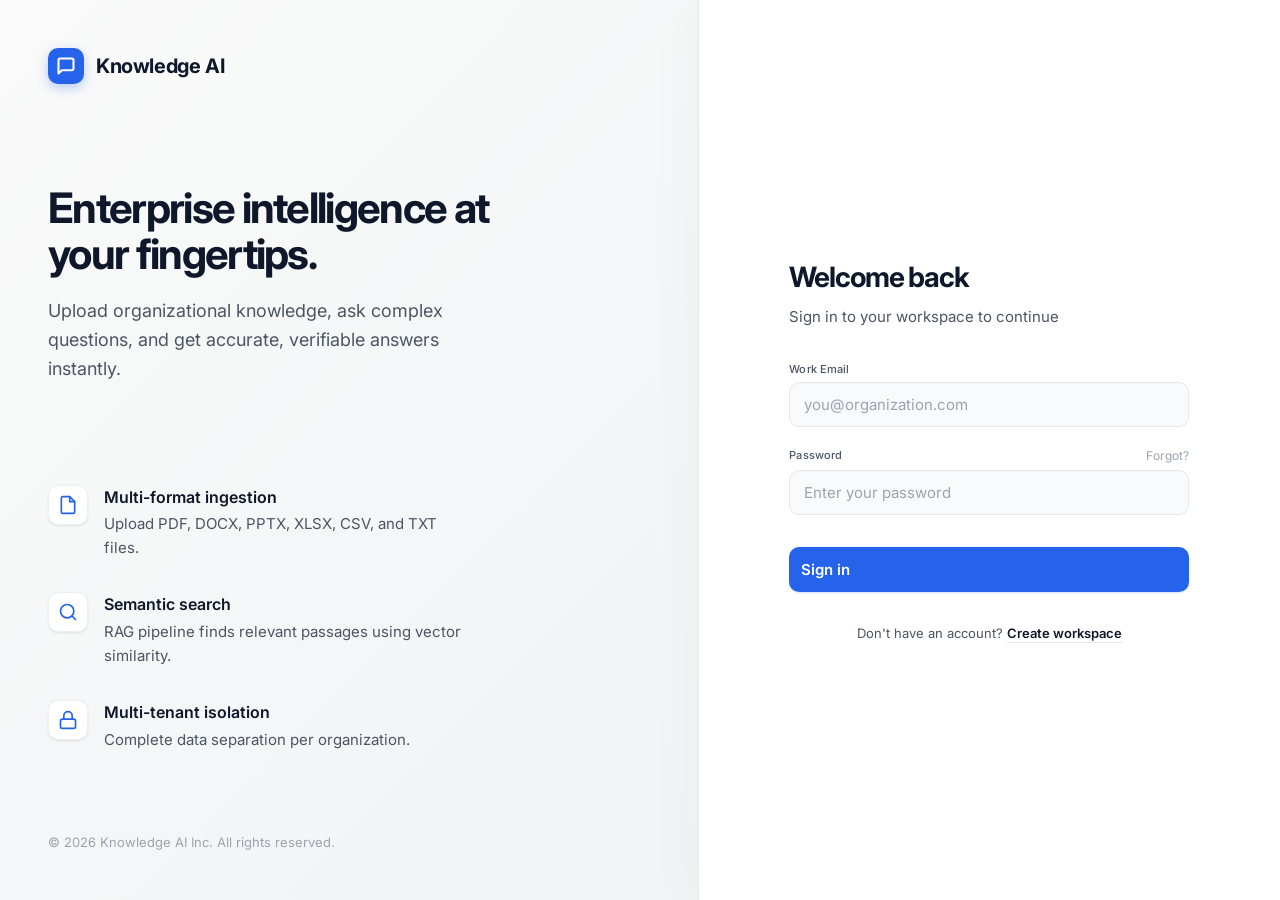
==== Frontend/app.html @ 14147ad2 "Stop click event propagation on uploadBtn to resolve instant closing of upload modal" ====
<!DOCTYPE html>
<html lang="en">
<head>
<meta charset="UTF-8">
<meta name="viewport" content="width=device-width,initial-scale=1">
<meta name="description" content="AI Knowledge Assistant — Dashboard">
<title>Dashboard — AI Knowledge Assistant</title>
<link rel="preconnect" href="https://fonts.googleapis.com">
<link href="https://fonts.googleapis.com/css2?family=Inter:wght@400;500;600;700&family=JetBrains+Mono:wght@400;500&display=swap" rel="stylesheet">
<link rel="stylesheet" href="css/design-system.css">
<link rel="stylesheet" href="css/layout.css">
</head>
<body>

<div class="mobile-sidebar-overlay" id="mobileSidebarOverlay" onclick="toggleMobileSidebar()"></div>

<div class="app-shell">
<!-- ═══ SIDEBAR ═══ -->
<aside class="sidebar" id="sidebar">
  <div class="sidebar-header">
    <div class="sidebar-logo">
      <div class="logo-mark"><svg viewBox="0 0 24 24" fill="none" stroke="currentColor" stroke-width="2.5" stroke-linecap="round" stroke-linejoin="round"><path d="M21 15a2 2 0 0 1-2 2H7l-4 4V5a2 2 0 0 1 2-2h14a2 2 0 0 1 2 2z"/></svg></div>
      <span class="sidebar-label" style="font-size:var(--text-sm);letter-spacing:-.02em">Knowledge AI</span>
    </div>
    <button class="btn-icon btn-ghost hide-mobile" onclick="toggleSidebar()" data-tooltip="Collapse">
      <svg width="16" height="16" viewBox="0 0 24 24" fill="none" stroke="currentColor" stroke-width="2" stroke-linecap="round" stroke-linejoin="round"><rect x="3" y="3" width="18" height="18" rx="2"/><line x1="9" y1="3" x2="9" y2="21"/></svg>
    </button>
  </div>

  <nav class="sidebar-nav">
    <div class="nav-section">
      <div class="nav-section-title">Main</div>
      <div class="nav-item active" data-page="chat" onclick="navigate('chat')">
        <svg viewBox="0 0 24 24" fill="none" stroke="currentColor" stroke-width="2" stroke-linecap="round" stroke-linejoin="round"><path d="M21 15a2 2 0 0 1-2 2H7l-4 4V5a2 2 0 0 1 2-2h14a2 2 0 0 1 2 2z"/></svg>
        <span>Ask AI</span>
      </div>
      <div class="nav-item" data-page="documents" onclick="navigate('documents')">
        <svg viewBox="0 0 24 24" fill="none" stroke="currentColor" stroke-width="2" stroke-linecap="round" stroke-linejoin="round"><path d="M14 2H6a2 2 0 0 0-2 2v16a2 2 0 0 0 2 2h12a2 2 0 0 0 2-2V8z"/><polyline points="14 2 14 8 20 8"/></svg>
        <span>Documents</span>
      </div>
      <div class="nav-item" data-page="analytics" onclick="navigate('analytics')">
        <svg viewBox="0 0 24 24" fill="none" stroke="currentColor" stroke-width="2" stroke-linecap="round" stroke-linejoin="round"><path d="M12 20V10"/><path d="M18 20V4"/><path d="M6 20v-4"/></svg>
        <span>Analytics</span>
      </div>
    </div>
    <div class="nav-section">
      <div class="nav-section-title">Workspace</div>
      <div class="nav-item" data-page="history" onclick="navigate('history')">
        <svg viewBox="0 0 24 24" fill="none" stroke="currentColor" stroke-width="2" stroke-linecap="round" stroke-linejoin="round"><circle cx="12" cy="12" r="10"/><polyline points="12 6 12 12 16 14"/></svg>
        <span>Query History</span>
      </div>
      <div class="nav-item" data-page="org" onclick="navigate('org')">
        <svg viewBox="0 0 24 24" fill="none" stroke="currentColor" stroke-width="2" stroke-linecap="round" stroke-linejoin="round"><rect x="2" y="7" width="20" height="14" rx="2" ry="2"/><path d="M16 21V5a2 2 0 0 0-2-2h-4a2 2 0 0 0-2 2v16"/></svg>
        <span>Organization</span>
      </div>
      <div class="nav-item" data-page="team" onclick="navigate('team')">
        <svg viewBox="0 0 24 24" fill="none" stroke="currentColor" stroke-width="2" stroke-linecap="round" stroke-linejoin="round"><path d="M17 21v-2a4 4 0 0 0-4-4H5a4 4 0 0 0-4 4v2"/><circle cx="9" cy="7" r="4"/><path d="M23 21v-2a4 4 0 0 0-3-3.87"/><path d="M16 3.13a4 4 0 0 1 0 7.75"/></svg>
        <span>Team Members</span>
      </div>
      <div class="nav-item" data-page="admin" onclick="navigate('admin')">
        <svg viewBox="0 0 24 24" fill="none" stroke="currentColor" stroke-width="2" stroke-linecap="round" stroke-linejoin="round"><circle cx="12" cy="12" r="3"/><path d="M19.4 15a1.65 1.65 0 0 0 .33 1.82l.06.06a2 2 0 0 1 0 2.83 2 2 0 0 1-2.83 0l-.06-.06a1.65 1.65 0 0 0-1.82-.33 1.65 1.65 0 0 0-1 1.51V21a2 2 0 0 1-2 2 2 2 0 0 1-2-2v-.09A1.65 1.65 0 0 0 9 19.4a1.65 1.65 0 0 0-1.82.33l-.06.06a2 2 0 0 1-2.83 0 2 2 0 0 1 0-2.83l.06-.06A1.65 1.65 0 0 0 4.68 15a1.65 1.65 0 0 0-1.51-1H3a2 2 0 0 1-2-2 2 2 0 0 1 2-2h.09A1.65 1.65 0 0 0 4.6 9a1.65 1.65 0 0 0-.33-1.82l-.06-.06a2 2 0 0 1 0-2.83 2 2 0 0 1 2.83 0l.06.06A1.65 1.65 0 0 0 9 4.68a1.65 1.65 0 0 0 1-1.51V3a2 2 0 0 1-2-2 2 2 0 0 1 2 2v.09a1.65 1.65 0 0 0 1 1.51 1.65 1.65 0 0 0 1.82-.33l.06-.06a2 2 0 0 1 2.83 0 2 2 0 0 1 0 2.83l-.06.06a1.65 1.65 0 0 0-.33 1.82V9a1.65 1.65 0 0 0 1.51 1H21a2 2 0 0 1 2 2 2 2 0 0 1-2 2h-.09a1.65 1.65 0 0 0-1.51 1z"/></svg>
        <span>Settings</span>
      </div>
    </div>
  </nav>

  <div class="sidebar-footer">
    <div class="sidebar-user" id="sidebarUser">
      <div class="avatar" id="userAvatar">U</div>
      <div class="user-info">
        <div class="user-name" id="userName">User</div>
        <div class="user-org" id="userOrg">Organization</div>
      </div>
    </div>
    <button class="btn btn-ghost btn-sm w-full sidebar-label" style="justify-content:flex-start;gap:8px;color:var(--text-secondary)" onclick="API.logout()">
      <svg width="14" height="14" viewBox="0 0 24 24" fill="none" stroke="currentColor" stroke-width="2" stroke-linecap="round" stroke-linejoin="round"><path d="M9 21H5a2 2 0 0 1-2-2V5a2 2 0 0 1 2-2h4"/><polyline points="16 17 21 12 16 7"/><line x1="21" y1="12" x2="9" y2="12"/></svg>
      Sign out
    </button>
  </div>
</aside>

<!-- ═══ MAIN ═══ -->
<div class="main-content">
  <!-- Topbar -->
  <header class="topbar">
    <div class="topbar-left">
      <button class="btn-icon btn-ghost" style="display:none" id="mobileMenuBtn" onclick="toggleMobileSidebar()">
        <svg width="18" height="18" viewBox="0 0 24 24" fill="none" stroke="currentColor" stroke-width="2" stroke-linecap="round" stroke-linejoin="round"><line x1="3" y1="12" x2="21" y2="12"/><line x1="3" y1="6" x2="21" y2="6"/><line x1="3" y1="18" x2="21" y2="18"/></svg>
      </button>
      <div class="topbar-breadcrumb">
        <span>Workspace</span>
        <span class="sep">/</span>
        <span class="current" id="breadcrumbPage">Ask AI</span>
      </div>
    </div>
    <div class="topbar-right">
      <div class="topbar-search" onclick="openCommandPalette()">
        <svg width="14" height="14" viewBox="0 0 24 24" fill="none" stroke="currentColor" stroke-width="2" stroke-linecap="round" stroke-linejoin="round"><circle cx="11" cy="11" r="8"/><line x1="21" y1="21" x2="16.65" y2="16.65"/></svg>
        <span>Search…</span>
        <kbd>⌘K</kbd>
      </div>
      <button class="btn-icon btn-ghost" data-tooltip="Notifications">
        <svg width="16" height="16" viewBox="0 0 24 24" fill="none" stroke="currentColor" stroke-width="2" stroke-linecap="round" stroke-linejoin="round"><path d="M18 8A6 6 0 0 0 6 8c0 7-3 9-3 9h18s-3-2-3-9"/><path d="M13.73 21a2 2 0 0 1-3.46 0"/></svg>
      </button>
    </div>
  </header>

  <!-- PAGE: Chat -->
  <div class="page" id="page-chat">
    <div class="chat-layout">
      <aside class="chat-sidebar" id="chatSidebar">
        <div class="chat-sidebar-header">
          <span class="fw-medium t-sm">Conversations</span>
          <button class="btn btn-ghost btn-sm" onclick="startNewChat()" data-tooltip="New chat">
            <svg width="14" height="14" viewBox="0 0 24 24" fill="none" stroke="currentColor" stroke-width="2" stroke-linecap="round" stroke-linejoin="round"><line x1="12" y1="5" x2="12" y2="19"/><line x1="5" y1="12" x2="19" y2="12"/></svg>
          </button>
        </div>
        <div class="chat-list" id="chatList"></div>
      </aside>
      <div class="chat-main">
        <div class="chat-main-header" style="height:48px; border-bottom:1px solid var(--border-primary); display:flex; align-items:center; padding:0 20px; background:#fff; z-index:10;">
          <button class="btn btn-ghost btn-sm" onclick="toggleChatSidebar()" style="padding:6px; display:flex; align-items:center; justify-content:center; color:var(--text-secondary); cursor:pointer;" data-tooltip="Toggle Sidebar">
            <svg width="18" height="18" viewBox="0 0 24 24" fill="none" stroke="currentColor" stroke-width="2" stroke-linecap="round" stroke-linejoin="round"><rect x="3" y="3" width="18" height="18" rx="2" ry="2"/><line x1="9" y1="3" x2="9" y2="21"/></svg>
          </button>
        </div>
        <div class="chat-messages" id="chatMessages">
          <div class="empty-state" id="chatEmpty">
            <svg viewBox="0 0 24 24" fill="none" stroke="currentColor" stroke-width="1.5" stroke-linecap="round" stroke-linejoin="round"><path d="M21 15a2 2 0 0 1-2 2H7l-4 4V5a2 2 0 0 1 2-2h14a2 2 0 0 1 2 2z"/></svg>
            <h3>Ask anything about your documents</h3>
            <p>Your AI assistant uses RAG to find answers from uploaded organizational knowledge.</p>
            <div style="display:flex;flex-wrap:wrap;gap:8px;margin-top:20px;justify-content:center">
              <button class="btn btn-secondary btn-sm" onclick="setQuestion('What is the fee structure?')">Fee structure</button>
              <button class="btn btn-secondary btn-sm" onclick="setQuestion('What are the hostel rules?')">Hostel rules</button>
              <button class="btn btn-secondary btn-sm" onclick="setQuestion('How do I apply for a scholarship?')">Scholarships</button>
            </div>
          </div>
        </div>
        <div class="chat-input-bar">
          <div class="chat-input-wrap">
            <textarea id="chatInput" rows="1" placeholder="Ask a question about your documents…" onkeydown="handleChatKey(event)" oninput="autoResize(this)"></textarea>
            <button class="chat-send-btn" id="chatSendBtn" onclick="sendQuestion()" disabled>
              <svg width="16" height="16" viewBox="0 0 24 24" fill="none" stroke="currentColor" stroke-width="2" stroke-linecap="round" stroke-linejoin="round"><line x1="22" y1="2" x2="11" y2="13"/><polygon points="22 2 15 22 11 13 2 9 22 2"/></svg>
            </button>
          </div>
        </div>
      </div>
    </div>
  </div>

  <!-- PAGE: Documents -->
  <div class="page hidden" id="page-documents">
    <div class="page-content">
      <div class="page-header">
        <div>
          <h1 class="page-title">Documents</h1>
          <p class="page-desc">Upload, manage, and monitor your organization's knowledge base.</p>
        </div>
        <button class="btn btn-primary" id="headerUploadBtn" onclick="openUploadModal()" style="display:none">
          <svg width="14" height="14" viewBox="0 0 24 24" fill="none" stroke="currentColor" stroke-width="2" stroke-linecap="round" stroke-linejoin="round"><path d="M21 15v4a2 2 0 0 1-2 2H5a2 2 0 0 1-2-2v-4"/><polyline points="17 8 12 3 7 8"/><line x1="12" y1="3" x2="12" y2="15"/></svg>
          Upload
        </button>
      </div>
      <div id="docTable"></div>
      <div class="empty-state hidden" id="docEmpty">
        <svg viewBox="0 0 24 24" fill="none" stroke="currentColor" stroke-width="1.5" stroke-linecap="round" stroke-linejoin="round"><path d="M14 2H6a2 2 0 0 0-2 2v16a2 2 0 0 0 2 2h12a2 2 0 0 0 2-2V8z"/><polyline points="14 2 14 8 20 8"/></svg>
        <h3>No documents yet</h3>
        <p>Upload your first document to start building your knowledge base.</p>
        <button class="btn btn-primary" style="margin-top:16px" onclick="openUploadModal()">Upload document</button>
      </div>
    </div>
  </div>

  <!-- PAGE: Analytics -->
  <div class="page hidden" id="page-analytics">
    <div class="page-content">
      <div class="page-header">
        <div>
          <h1 class="page-title">Analytics</h1>
          <p class="page-desc">Query trends, classification breakdown, and performance metrics.</p>
        </div>
      </div>
      <div class="stats-grid" id="analyticsStats"></div>
      <div style="display:grid;grid-template-columns:1fr 1fr;gap:16px;margin-top:20px" id="chartsGrid">
        <div class="chart-card"><div class="chart-header"><h3>Category Distribution</h3></div><div class="chart-body"><canvas id="catChart"></canvas></div></div>
        <div class="chart-card"><div class="chart-header"><h3>Recent Query Activity</h3></div><div class="chart-body"><canvas id="activityChart"></canvas></div></div>
      </div>
    </div>
  </div>

  <!-- PAGE: History -->
  <div class="page hidden" id="page-history">
    <div class="page-content">
      <div class="page-header">
        <div>
          <h1 class="page-title">Query History</h1>
          <p class="page-desc">Browse all past queries and their responses.</p>
        </div>
      </div>
      <div id="historyTable"></div>
    </div>
  </div>

  <!-- PAGE: Org -->
  <div class="page hidden" id="page-org">
    <div class="page-content" style="display:flex;flex-direction:column;gap:24px;">
      <div class="page-header">
        <div>
          <h1 class="page-title">Organization</h1>
          <p class="page-desc">Workspace settings and metadata details.</p>
        </div>
      </div>
      
      <div style="display:flex;flex-direction:column;gap:24px;max-width:800px;">
        <!-- Workspace Card Details -->
        <div class="card" id="orgCard"></div>
      </div>
    </div>
  </div>

  <!-- PAGE: Team -->
  <div class="page hidden" id="page-team">
    <div class="page-content" style="display:flex;flex-direction:column;gap:24px;">
      <div class="page-header">
        <div>
          <h1 class="page-title">Team Members</h1>
          <p class="page-desc">Manage accounts, access, and permissions for workspace users.</p>
        </div>
        <button class="btn btn-primary" id="addMemberBtn" onclick="openAddUserModal()" style="display:none;margin-left:auto;">
          <svg width="14" height="14" viewBox="0 0 24 24" fill="none" stroke="currentColor" stroke-width="2" stroke-linecap="round" stroke-linejoin="round"><path d="M16 21v-2a4 4 0 0 0-4-4H5a4 4 0 0 0-4 4v2"/><circle cx="8.5" cy="7" r="4"/><line x1="20" y1="8" x2="20" y2="14"/><line x1="23" y1="11" x2="17" y2="11"/></svg>
          Add Member
        </button>
      </div>
      
      <div style="display:flex;flex-direction:column;gap:24px;max-width:800px;">
        <!-- Team Members Card -->
        <div class="card" id="orgMembersCard" style="box-shadow:0 4px 12px rgba(0,0,0,0.02); padding:0;">
          <div id="orgMembersList">
            <div style="padding:32px;text-align:center"><div class="spinner" style="margin:0 auto"></div></div>
          </div>
        </div>
      </div>
    </div>
  </div>

  <!-- PAGE: Admin/Settings -->
  <div class="page hidden" id="page-admin">
    <div class="page-content">
      <div class="page-header"><div><h1 class="page-title">Settings</h1><p class="page-desc">System health, API configuration, and audit logs.</p></div></div>
      <div class="tabs" id="adminTabs">
        <div class="tab active" data-tab="general" onclick="switchAdminTab('general')">General</div>
        <div class="tab" data-tab="api" onclick="switchAdminTab('api')">API Keys</div>
        <div class="tab" data-tab="health" onclick="switchAdminTab('health')">System Health</div>
        <div class="tab" data-tab="audit" onclick="switchAdminTab('audit')">Audit Log</div>
      </div>
      <div id="adminContent"></div>
    </div>
  </div>
</div><!-- /main-content -->
</div><!-- /app-shell -->

<!-- Upload Modal -->
<div class="modal-overlay hidden" id="uploadModal" onclick="closeUploadModal(event)">
  <div class="modal" onclick="event.stopPropagation()">
    <div class="modal-header">
      <h2 class="t-md fw-semibold">Upload document</h2>
      <button class="btn-icon btn-ghost" onclick="closeUploadModal()">
        <svg width="16" height="16" viewBox="0 0 24 24" fill="none" stroke="currentColor" stroke-width="2" stroke-linecap="round" stroke-linejoin="round"><line x1="18" y1="6" x2="6" y2="18"/><line x1="6" y1="6" x2="18" y2="18"/></svg>
      </button>
    </div>
    <div class="modal-body">
      <div id="uploadModalForm">
        <div class="upload-zone" id="uploadZone" onclick="document.getElementById('fileInput').click()" ondragover="handleDragOver(event)" ondragleave="handleDragLeave(event)" ondrop="handleDrop(event)">
          <svg class="upload-icon" viewBox="0 0 24 24" fill="none" stroke="currentColor" stroke-width="1.5" stroke-linecap="round" stroke-linejoin="round"><path d="M21 15v4a2 2 0 0 1-2 2H5a2 2 0 0 1-2-2v-4"/><polyline points="17 8 12 3 7 8"/><line x1="12" y1="3" x2="12" y2="15"/></svg>
          <div class="upload-text">Drop file here or <span style="color:var(--accent);font-weight:500">browse</span></div>
          <div class="upload-hint">PDF, DOCX, PPTX, XLSX, CSV, TXT — max 25 MB</div>
        </div>
        <input type="file" id="fileInput" style="display:none" accept=".pdf,.docx,.pptx,.xlsx,.csv,.txt" onchange="handleFileSelect(this)">
        <div class="input-group" style="margin-top:16px">
          <label for="uploadTitle">Title (optional)</label>
          <input type="text" id="uploadTitle" class="input" placeholder="Document title">
        </div>
        <div class="input-group" style="margin-top:12px">
          <label for="uploadTags">Tags (optional, comma-separated)</label>
          <input type="text" id="uploadTags" class="input" placeholder="policy, academic, 2024">
        </div>
      </div>
      <div id="uploadProgress" class="upload-progress hidden"></div>
    </div>
    <div class="modal-footer">
      <button class="btn btn-secondary" onclick="closeUploadModal()">Cancel</button>
      <button class="btn btn-primary" id="uploadBtn" onclick="event.stopPropagation(); performUpload(event)" disabled>Upload & process</button>
    </div>
  </div>
</div>

<!-- Delete Confirmation Modal -->
<div class="modal-overlay hidden" id="deleteConfirmModal" onclick="closeDeleteModal(event)">
  <div class="modal" onclick="event.stopPropagation()">
    <div class="modal-header">
      <h2 class="t-md fw-semibold" style="color:var(--error);display:flex;align-items:center;gap:8px">
        <svg width="18" height="18" viewBox="0 0 24 24" fill="none" stroke="currentColor" stroke-width="2" stroke-linecap="round" stroke-linejoin="round"><polyline points="3 6 5 6 21 6"/><path d="M19 6v14a2 2 0 0 1-2 2H7a2 2 0 0 1-2-2V6m3 0V4a2 2 0 0 1 2-2h4a2 2 0 0 1 2 2v2"/></svg>
        Delete Conversation
      </h2>
      <button class="btn-icon btn-ghost btn-sm" onclick="closeDeleteModal()">
        <svg width="14" height="14" viewBox="0 0 24 24" fill="none" stroke="currentColor" stroke-width="2" stroke-linecap="round" stroke-linejoin="round"><line x1="18" y1="6" x2="6" y2="18"/><line x1="6" y1="6" x2="18" y2="18"/></svg>
      </button>
    </div>
    <div class="modal-body">
      <p style="color:var(--text-secondary);font-size:13px;line-height:1.5;">
        Are you sure you want to permanently delete this conversation? This will clear its logs and citations. This action cannot be undone.
      </p>
    </div>
    <div class="modal-footer">
      <button class="btn btn-secondary btn-sm" onclick="closeDeleteModal()">Cancel</button>
      <button class="btn btn-danger btn-sm" id="confirmDeleteBtn" onclick="performDeleteChat()">Delete conversation</button>
    </div>
  </div>
</div>

<!-- Add Team Member Modal -->
<div class="modal-overlay hidden" id="addUserModal" onclick="closeAddUserModal(event)">
  <div class="modal" onclick="event.stopPropagation()">
    <div class="modal-header">
      <h2 class="t-md fw-semibold" style="display:flex;align-items:center;gap:8px">
        <svg width="18" height="18" viewBox="0 0 24 24" fill="none" stroke="currentColor" stroke-width="2" stroke-linecap="round" stroke-linejoin="round"><path d="M16 21v-2a4 4 0 0 0-4-4H5a4 4 0 0 0-4 4v2"/><circle cx="8.5" cy="7" r="4"/><line x1="20" y1="8" x2="20" y2="14"/><line x1="23" y1="11" x2="17" y2="11"/></svg>
        Add Team Member
      </h2>
      <button class="btn-icon btn-ghost btn-sm" onclick="closeAddUserModal()">
        <svg width="14" height="14" viewBox="0 0 24 24" fill="none" stroke="currentColor" stroke-width="2" stroke-linecap="round" stroke-linejoin="round"><line x1="18" y1="6" x2="6" y2="18"/><line x1="6" y1="6" x2="18" y2="18"/></svg>
      </button>
    </div>
    <form onsubmit="handleAddUserSubmit(event)">
      <div class="modal-body" style="display:flex;flex-direction:column;gap:16px;">
        <div class="input-group">
          <label for="newUserName" style="font-size:12px;font-weight:500;color:var(--text-secondary)">Full Name</label>
          <input type="text" id="newUserName" class="input" placeholder="Jane Smith" required>
        </div>
        <div class="input-group">
          <label for="newUserEmail" style="font-size:12px;font-weight:500;color:var(--text-secondary)">Work Email</label>
          <input type="email" id="newUserEmail" class="input" placeholder="jane@organization.com" required>
        </div>
        <div class="input-group">
          <label for="newUserPassword" style="font-size:12px;font-weight:500;color:var(--text-secondary)">Temporary Password</label>
          <input type="password" id="newUserPassword" class="input" placeholder="Create a temporary password" required minlength="6">
        </div>
        <div style="display:flex;align-items:center;gap:8px;margin-top:4px;">
          <input type="checkbox" id="newUserAdmin" style="width:15px;height:15px;cursor:pointer;">
          <label for="newUserAdmin" style="cursor:pointer;font-size:12px;font-weight:500;color:var(--text-secondary);user-select:none;">Grant workspace administrator access</label>
        </div>
        <div id="addUserError" class="hidden" style="color:var(--error);font-size:var(--text-sm);text-align:center;background:var(--error-muted);padding:8px;border-radius:var(--radius-md)"></div>
      </div>
      <div class="modal-footer">
        <button type="button" class="btn btn-secondary btn-sm" onclick="closeAddUserModal()">Cancel</button>
        <button type="submit" class="btn btn-primary btn-sm" id="addUserBtn">Create Account</button>
      </div>
    </form>
  </div>
</div>

<!-- Command Palette -->
<div class="cmd-overlay hidden" id="cmdPalette" onclick="closeCommandPalette()">
  <div class="cmd-box" onclick="event.stopPropagation()">
    <input class="cmd-input" id="cmdInput" placeholder="Search commands, documents, queries…" oninput="filterCommands(this.value)">
    <div class="cmd-list" id="cmdList"></div>
  </div>
</div>

<div class="toast-container" id="toastContainer"></div>

<script src="js/api.js"></script>
<script src="js/core.js"></script>
<script src="js/chat.js"></script>
<script src="js/documents.js"></script>
<script src="js/pages.js"></script>
</body>
</html>
---- Frontend/css/design-system.css ----
/* ═══════════════════════════════════════════════════════════════
   DESIGN SYSTEM — Tokens, Reset, Typography, Components
   AI Knowledge Assistant — Light Theme
   ═══════════════════════════════════════════════════════════════ */

/* ── Google Fonts Import ────────────────────────────────────── */
@import url('https://fonts.googleapis.com/css2?family=Inter:wght@300;400;500;600;700&family=JetBrains+Mono:wght@400;500&display=swap');

/* ── Design Tokens ──────────────────────────────────────────── */
:root {
  /* Spacing */
  --sp-1:  4px;
  --sp-2:  8px;
  --sp-3:  12px;
  --sp-4:  16px;
  --sp-5:  20px;
  --sp-6:  24px;
  --sp-8:  32px;
  --sp-10: 40px;
  --sp-12: 48px;
  --sp-16: 64px;

  /* Colors — Neutrals */
  --bg-primary:    #ffffff;
  --bg-secondary:  #f8f9fa;
  --bg-tertiary:   #f1f3f4;
  --bg-hover:      #f3f4f6;
  --bg-elevated:   #ffffff;
  --bg-sidebar:    #fafafa;
  --bg-code:       #f4f5f7;

  /* Colors — Borders */
  --border-primary:   #e5e7eb;
  --border-secondary: #eeeff1;
  --border-focus:     #2563eb;

  /* Colors — Text */
  --text-primary:   #0f172a;
  --text-secondary: #4b5563;
  --text-tertiary:  #9ca3af;
  --text-disabled:  #d1d5db;

  /* Colors — Accent (Blue) */
  --accent:         #2563eb;
  --accent-hover:   #1d4ed8;
  --accent-muted:   #eff6ff;
  --accent-light:   #dbeafe;

  /* Colors — Status */
  --success:        #059669;
  --success-muted:  #ecfdf5;
  --warning:        #d97706;
  --warning-muted:  #fffbeb;
  --error:          #dc2626;
  --error-muted:    #fef2f2;
  --purple:         #7c3aed;
  --purple-muted:   #f5f3ff;

  /* Typography */
  --font-sans: 'Inter', -apple-system, BlinkMacSystemFont, 'Segoe UI', sans-serif;
  --font-mono: 'JetBrains Mono', 'Fira Code', 'Courier New', monospace;

  --text-xs:   11px;
  --text-sm:   13px;
  --text-base: 14px;
  --text-md:   15px;
  --text-lg:   18px;
  --text-xl:   22px;
  --text-2xl:  28px;
  --text-3xl:  36px;

  /* Radii */
  --radius-sm:  4px;
  --radius-md:  6px;
  --radius-lg:  10px;
  --radius-xl:  14px;
  --radius-2xl: 20px;

  /* Shadows */
  --shadow-xs:  0 1px 2px rgba(0,0,0,.04), 0 0 0 1px rgba(0,0,0,.04);
  --shadow-sm:  0 1px 3px rgba(0,0,0,.06), 0 1px 2px rgba(0,0,0,.04);
  --shadow-md:  0 4px 12px rgba(0,0,0,.07), 0 1px 3px rgba(0,0,0,.05);
  --shadow-lg:  0 10px 30px rgba(0,0,0,.09), 0 4px 10px rgba(0,0,0,.05);
  --shadow-xl:  0 20px 50px rgba(0,0,0,.12), 0 8px 20px rgba(0,0,0,.06);

  /* Transitions */
  --duration-fast:   120ms;
  --duration-normal: 200ms;
  --duration-slow:   280ms;
  --ease-out:        cubic-bezier(0.16, 1, 0.3, 1);
  --ease-in-out:     cubic-bezier(0.4, 0, 0.2, 1);

  /* Layout */
  --sidebar-w:           224px;
  --sidebar-collapsed-w: 52px;
  --header-h:            52px;
  --content-max:         1100px;
}

/* ── Reset ──────────────────────────────────────────────────── */
*, *::before, *::after { box-sizing: border-box; margin: 0; padding: 0; }

html {
  font-size: 14px;
  -webkit-font-smoothing: antialiased;
  -moz-osx-font-smoothing: grayscale;
  text-rendering: optimizeLegibility;
}

body {
  font-family: var(--font-sans);
  font-size: var(--text-base);
  color: var(--text-primary);
  background: var(--bg-primary);
  line-height: 1.5;
}

a { color: inherit; text-decoration: none; }
button { font-family: inherit; cursor: pointer; border: none; background: none; }
input, textarea, select { font-family: inherit; font-size: inherit; }
ul, ol { list-style: none; }
img, svg { display: block; }

/* ── Typography Utilities ───────────────────────────────────── */
.t-xs  { font-size: var(--text-xs); }
.t-sm  { font-size: var(--text-sm); }
.t-md  { font-size: var(--text-md); }
.t-lg  { font-size: var(--text-lg); }
.t-xl  { font-size: var(--text-xl); }
.t-2xl { font-size: var(--text-2xl); }

.fw-normal  { font-weight: 400; }
.fw-medium  { font-weight: 500; }
.fw-semibold{ font-weight: 600; }
.fw-bold    { font-weight: 700; }

.text-primary   { color: var(--text-primary); }
.text-secondary { color: var(--text-secondary); }
.text-tertiary  { color: var(--text-tertiary); }
.text-accent    { color: var(--accent); }
.text-success   { color: var(--success); }
.text-error     { color: var(--error); }
.text-mono      { font-family: var(--font-mono); }
.truncate       { overflow: hidden; text-overflow: ellipsis; white-space: nowrap; }
.line-clamp-2   { display: -webkit-box; -webkit-line-clamp: 2; -webkit-box-orient: vertical; overflow: hidden; }

/* ── Display Utilities ──────────────────────────────────────── */
.hidden        { display: none !important; }
.flex          { display: flex; }
.flex-col      { display: flex; flex-direction: column; }
.items-center  { align-items: center; }
.justify-between { justify-content: space-between; }
.gap-1 { gap: var(--sp-1); }
.gap-2 { gap: var(--sp-2); }
.gap-3 { gap: var(--sp-3); }
.gap-4 { gap: var(--sp-4); }
.w-full { width: 100%; }

/* ── Buttons ────────────────────────────────────────────────── */
.btn {
  display: inline-flex;
  align-items: center;
  gap: 6px;
  padding: 6px 14px;
  border-radius: var(--radius-md);
  font-size: var(--text-sm);
  font-weight: 500;
  line-height: 1.4;
  transition: all var(--duration-fast);
  white-space: nowrap;
  user-select: none;
}
.btn:disabled { opacity: .5; cursor: not-allowed; }
.btn svg { flex-shrink: 0; }

.btn-primary {
  background: var(--accent);
  color: #fff;
  box-shadow: 0 1px 2px rgba(37,99,235,.2);
}
.btn-primary:hover:not(:disabled) { background: var(--accent-hover); box-shadow: 0 2px 6px rgba(37,99,235,.25); }
.btn-primary:active:not(:disabled) { transform: translateY(1px); }

.btn-secondary {
  background: var(--bg-primary);
  color: var(--text-primary);
  border: 1px solid var(--border-primary);
  box-shadow: var(--shadow-xs);
}
.btn-secondary:hover:not(:disabled) { background: var(--bg-hover); border-color: #d1d5db; }

.btn-ghost {
  color: var(--text-secondary);
  background: transparent;
}
.btn-ghost:hover:not(:disabled) { background: var(--bg-hover); color: var(--text-primary); }

.btn-danger {
  background: var(--error);
  color: #fff;
}
.btn-danger:hover:not(:disabled) { background: #b91c1c; }

.btn-sm  { padding: 4px 10px; font-size: var(--text-xs); }
.btn-lg  { padding: 10px 20px; font-size: var(--text-md); }
.btn-icon {
  width: 32px; height: 32px;
  display: inline-flex; align-items: center; justify-content: center;
  border-radius: var(--radius-md);
  flex-shrink: 0;
}
.btn-icon.btn-sm { width: 26px; height: 26px; }

/* ── Icon Button variants ───────────────────────────────────── */
.icon-btn {
  width: 28px; height: 28px;
  display: inline-flex; align-items: center; justify-content: center;
  border-radius: var(--radius-sm);
  color: var(--text-tertiary);
  transition: all var(--duration-fast);
  flex-shrink: 0;
}
.icon-btn:hover { background: var(--bg-hover); color: var(--text-secondary); }

/* ── Inputs ─────────────────────────────────────────────────── */
.input {
  width: 100%;
  padding: 7px 11px;
  border: 1px solid var(--border-primary);
  border-radius: var(--radius-md);
  font-size: var(--text-sm);
  color: var(--text-primary);
  background: var(--bg-primary);
  transition: all var(--duration-fast);
  outline: none;
}
.input::placeholder { color: var(--text-tertiary); }
.input:focus { border-color: var(--border-focus); box-shadow: 0 0 0 3px rgba(37,99,235,.08); }
.input:read-only { background: var(--bg-secondary); color: var(--text-secondary); cursor: default; }

.input-group { display: flex; flex-direction: column; gap: 5px; }
.input-group label { font-size: var(--text-xs); font-weight: 500; color: var(--text-secondary); letter-spacing: .01em; }

/* ── Badges ─────────────────────────────────────────────────── */
.badge {
  display: inline-flex;
  align-items: center;
  gap: 4px;
  padding: 2px 8px;
  border-radius: 999px;
  font-size: 11px;
  font-weight: 500;
  letter-spacing: .01em;
  white-space: nowrap;
}
.badge-default  { background: var(--bg-tertiary);    color: var(--text-secondary); }
.badge-blue     { background: var(--accent-muted);   color: var(--accent); }
.badge-green    { background: var(--success-muted);  color: var(--success); }
.badge-yellow   { background: var(--warning-muted);  color: var(--warning); }
.badge-red      { background: var(--error-muted);    color: var(--error); }
.badge-purple   { background: var(--purple-muted);   color: var(--purple); }

.badge-dot::before {
  content: '';
  width: 6px;
  height: 6px;
  border-radius: 50%;
  background: currentColor;
  display: inline-block;
}

/* ── Cards ──────────────────────────────────────────────────── */
.card {
  border: 1px solid var(--border-primary);
  border-radius: var(--radius-lg);
  background: var(--bg-elevated);
}
.card-padded { padding: var(--sp-5) var(--sp-6); }
.card-hover { transition: box-shadow var(--duration-normal), border-color var(--duration-normal); }
.card-hover:hover { box-shadow: var(--shadow-sm); border-color: #d1d5db; }

/* ── Tables ─────────────────────────────────────────────────── */
.table-wrap {
  border: 1px solid var(--border-primary);
  border-radius: var(--radius-lg);
  overflow: hidden;
  background: var(--bg-elevated);
}
.table {
  width: 100%;
  border-collapse: collapse;
}
.table th {
  font-size: var(--text-xs);
  font-weight: 600;
  color: var(--text-tertiary);
  text-transform: uppercase;
  letter-spacing: .06em;
  padding: 10px 16px;
  background: var(--bg-secondary);
  border-bottom: 1px solid var(--border-primary);
  text-align: left;
  white-space: nowrap;
}
.table td {
  padding: 11px 16px;
  border-bottom: 1px solid var(--border-secondary);
  vertical-align: middle;
  font-size: var(--text-sm);
}
.table tr:last-child td { border-bottom: none; }
.table tbody tr { transition: background var(--duration-fast); }
.table tbody tr:hover { background: var(--bg-hover); }

/* ── Modal ──────────────────────────────────────────────────── */
.modal-overlay {
  position: fixed;
  inset: 0;
  background: rgba(0,0,0,.3);
  z-index: 200;
  display: flex;
  align-items: center;
  justify-content: center;
  padding: var(--sp-4);
  animation: fade-in var(--duration-normal) var(--ease-out);
}
.modal {
  background: var(--bg-primary);
  border-radius: var(--radius-xl);
  box-shadow: var(--shadow-xl);
  width: 100%;
  max-width: 480px;
  animation: slide-up var(--duration-slow) var(--ease-out);
  overflow: hidden;
}
.modal-wide { max-width: 680px; }
.modal-header {
  display: flex;
  align-items: center;
  justify-content: space-between;
  padding: 18px 20px 14px;
  border-bottom: 1px solid var(--border-primary);
}
.modal-body { padding: 20px; }
.modal-footer {
  display: flex;
  justify-content: flex-end;
  gap: 8px;
  padding: 14px 20px;
  border-top: 1px solid var(--border-primary);
  background: var(--bg-secondary);
}

/* ── Command Palette ────────────────────────────────────────── */
.cmd-overlay {
  position: fixed;
  inset: 0;
  background: rgba(0,0,0,.25);
  z-index: 300;
  display: flex;
  align-items: flex-start;
  justify-content: center;
  padding-top: 120px;
  animation: fade-in var(--duration-fast) ease;
}
.cmd-box {
  width: 540px;
  max-width: calc(100vw - 32px);
  background: var(--bg-primary);
  border: 1px solid var(--border-primary);
  border-radius: var(--radius-xl);
  box-shadow: var(--shadow-xl);
  overflow: hidden;
  animation: slide-down var(--duration-slow) var(--ease-out);
}
.cmd-input {
  width: 100%;
  border: none;
  outline: none;
  padding: 16px 18px;
  font-size: var(--text-md);
  color: var(--text-primary);
  background: transparent;
  border-bottom: 1px solid var(--border-primary);
}
.cmd-input::placeholder { color: var(--text-tertiary); }
.cmd-list { max-height: 360px; overflow-y: auto; padding: 6px; }
.cmd-section-label {
  font-size: var(--text-xs);
  font-weight: 600;
  color: var(--text-tertiary);
  text-transform: uppercase;
  letter-spacing: .06em;
  padding: 8px 12px 4px;
}
.cmd-item {
  display: flex;
  align-items: center;
  gap: 10px;
  padding: 9px 12px;
  border-radius: var(--radius-md);
  cursor: pointer;
  font-size: var(--text-sm);
  color: var(--text-primary);
  transition: background var(--duration-fast);
}
.cmd-item:hover, .cmd-item.active {
  background: var(--bg-hover);
}
.cmd-item svg { color: var(--text-tertiary); flex-shrink: 0; }
.cmd-item-key {
  margin-left: auto;
  font-size: 11px;
  color: var(--text-tertiary);
  background: var(--bg-tertiary);
  padding: 2px 7px;
  border-radius: 4px;
  font-family: var(--font-mono);
}
.cmd-footer {
  padding: 10px 14px;
  border-top: 1px solid var(--border-primary);
  display: flex;
  align-items: center;
  gap: 12px;
  background: var(--bg-secondary);
}
.cmd-footer-hint {
  display: flex;
  align-items: center;
  gap: 4px;
  font-size: 11px;
  color: var(--text-tertiary);
}
.cmd-footer-hint kbd {
  background: var(--bg-primary);
  border: 1px solid var(--border-primary);
  border-radius: 4px;
  padding: 1px 5px;
  font-family: var(--font-mono);
  font-size: 10px;
}

/* ── Toast ──────────────────────────────────────────────────── */
.toast-container {
  position: fixed;
  bottom: 20px;
  right: 20px;
  z-index: 500;
  display: flex;
  flex-direction: column;
  gap: 8px;
}
.toast {
  display: flex;
  align-items: center;
  gap: 10px;
  padding: 11px 14px;
  border-radius: var(--radius-lg);
  font-size: var(--text-sm);
  font-weight: 500;
  box-shadow: var(--shadow-lg);
  max-width: 340px;
  animation: toast-in var(--duration-slow) var(--ease-out);
  border: 1px solid transparent;
  background: var(--bg-primary);
  color: var(--text-primary);
  border-color: var(--border-primary);
}
.toast-icon { flex-shrink: 0; }
.toast-success { border-left: 3px solid var(--success); }
.toast-success .toast-icon { color: var(--success); }
.toast-error   { border-left: 3px solid var(--error); }
.toast-error .toast-icon   { color: var(--error); }
.toast-info    { border-left: 3px solid var(--accent); }
.toast-info .toast-icon    { color: var(--accent); }

/* ── Skeleton ───────────────────────────────────────────────── */
.skeleton {
  border-radius: var(--radius-md);
  background: linear-gradient(90deg, var(--bg-tertiary) 25%, #e9eaed 50%, var(--bg-tertiary) 75%);
  background-size: 200% 100%;
  animation: shimmer 1.6s ease-in-out infinite;
}
.skeleton-text {
  height: 13px;
  border-radius: 6px;
  background: linear-gradient(90deg, var(--bg-tertiary) 25%, #e9eaed 50%, var(--bg-tertiary) 75%);
  background-size: 200% 100%;
  animation: shimmer 1.6s ease-in-out infinite;
}

/* ── Divider ─────────────────────────────────────────────────── */
.divider {
  border: none;
  border-top: 1px solid var(--border-primary);
  margin: var(--sp-4) 0;
}

/* ── Tooltip ─────────────────────────────────────────────────── */
[data-tooltip] { position: relative; }
[data-tooltip]::after {
  content: attr(data-tooltip);
  position: absolute;
  bottom: calc(100% + 6px);
  left: 50%;
  transform: translateX(-50%);
  background: #111827;
  color: #fff;
  font-size: 11px;
  font-weight: 500;
  padding: 4px 8px;
  border-radius: var(--radius-md);
  white-space: nowrap;
  pointer-events: none;
  opacity: 0;
  transition: opacity var(--duration-fast);
  z-index: 100;
}
[data-tooltip]:hover::after { opacity: 1; }

/* ── Dropdown ───────────────────────────────────────────────── */
.dropdown {
  position: relative;
  display: inline-block;
}
.dropdown-menu {
  position: absolute;
  top: calc(100% + 4px);
  right: 0;
  background: var(--bg-primary);
  border: 1px solid var(--border-primary);
  border-radius: var(--radius-lg);
  box-shadow: var(--shadow-lg);
  min-width: 180px;
  z-index: 150;
  overflow: hidden;
  animation: slide-down-sm var(--duration-normal) var(--ease-out);
}
.dropdown-item {
  display: flex;
  align-items: center;
  gap: 8px;
  padding: 8px 14px;
  font-size: var(--text-sm);
  color: var(--text-primary);
  cursor: pointer;
  transition: background var(--duration-fast);
}
.dropdown-item:hover { background: var(--bg-hover); }
.dropdown-item.danger { color: var(--error); }
.dropdown-sep { border-top: 1px solid var(--border-primary); margin: 4px 0; }

/* ── Progress ────────────────────────────────────────────────── */
.progress {
  height: 4px;
  background: var(--bg-tertiary);
  border-radius: 2px;
  overflow: hidden;
}
.progress-fill {
  height: 100%;
  background: var(--accent);
  border-radius: 2px;
  transition: width var(--duration-slow) var(--ease-out);
}
.progress-fill.success { background: var(--success); }
.progress-fill.error   { background: var(--error); }

/* ── Animations ─────────────────────────────────────────────── */
@keyframes fade-in {
  from { opacity: 0; }
  to   { opacity: 1; }
}
@keyframes slide-up {
  from { opacity: 0; transform: translateY(16px); }
  to   { opacity: 1; transform: translateY(0); }
}
@keyframes slide-down {
  from { opacity: 0; transform: translateY(-8px); }
  to   { opacity: 1; transform: translateY(0); }
}
@keyframes slide-down-sm {
  from { opacity: 0; transform: translateY(-4px); }
  to   { opacity: 1; transform: translateY(0); }
}
@keyframes shimmer {
  0%   { background-position: -200% 0; }
  100% { background-position:  200% 0; }
}
@keyframes toast-in {
  from { opacity: 0; transform: translateX(20px); }
  to   { opacity: 1; transform: translateX(0); }
}
@keyframes toast-out {
  from { opacity: 1; transform: translateX(0); }
  to   { opacity: 0; transform: translateX(20px); }
}
@keyframes spin {
  to { transform: rotate(360deg); }
}
@keyframes pulse-ring {
  0%   { box-shadow: 0 0 0 0 rgba(37,99,235,.3); }
  70%  { box-shadow: 0 0 0 6px rgba(37,99,235,0); }
  100% { box-shadow: 0 0 0 0 rgba(37,99,235,0); }
}

/* ── Status Dot ─────────────────────────────────────────────── */
.status-dot {
  width: 8px;
  height: 8px;
  border-radius: 50%;
  flex-shrink: 0;
}
.status-dot.online  { background: var(--success); animation: pulse-ring 2s infinite; }
.status-dot.offline { background: var(--error); }
.status-dot.pending { background: var(--warning); }

/* ── Loader ──────────────────────────────────────────────────── */
.spinner {
  width: 16px;
  height: 16px;
  border: 2px solid var(--border-primary);
  border-top-color: var(--accent);
  border-radius: 50%;
  animation: spin .7s linear infinite;
}

/* ── Section Header ─────────────────────────────────────────── */
.section-label {
  font-size: var(--text-xs);
  font-weight: 600;
  color: var(--text-tertiary);
  text-transform: uppercase;
  letter-spacing: .07em;
  margin-bottom: var(--sp-3);
}

/* ── Scrollbar ───────────────────────────────────────────────── */
::-webkit-scrollbar { width: 5px; height: 5px; }
::-webkit-scrollbar-track { background: transparent; }
::-webkit-scrollbar-thumb { background: #e2e5ea; border-radius: 10px; }
::-webkit-scrollbar-thumb:hover { background: #c8cdd6; }

/* ── Focus Visible ───────────────────────────────────────────── */
:focus-visible {
  outline: 2px solid var(--accent);
  outline-offset: 2px;
}

/* ── Selection ───────────────────────────────────────────────── */
::selection { background: var(--accent-light); color: var(--accent); }
---- Frontend/css/layout.css ----
/* ═══════════════════════════════════════════════════════════════
   LAYOUT — Sidebar, Header, Content Regions, Chat, Pages
   ═══════════════════════════════════════════════════════════════ */

/* ── Auth Layout ────────────────────────────────────────────── */
.auth-page { display: flex; min-height: 100vh; background: var(--bg-secondary); font-family: var(--font-sans); }
.auth-left { flex: 1.2; display: flex; flex-direction: column; justify-content: space-between; padding: var(--sp-12); background: linear-gradient(135deg, #fafafa 0%, #f1f3f4 100%); }
.auth-right { flex: 1; background: var(--bg-primary); display: flex; flex-direction: column; align-items: center; justify-content: center; padding: var(--sp-10); border-left: 1px solid var(--border-primary); box-shadow: -20px 0 40px rgba(0,0,0,0.02); z-index: 10; }
.auth-card { width: 100%; max-width: 400px; animation: slide-up var(--duration-slow) var(--ease-out); }
.auth-logo { font-size: var(--text-2xl); font-weight: 700; letter-spacing: -0.04em; color: var(--text-primary); margin-bottom: var(--sp-2); }
.auth-subtitle { font-size: var(--text-md); color: var(--text-secondary); margin-bottom: var(--sp-8); }
.auth-form { display: flex; flex-direction: column; gap: var(--sp-5); }
.auth-form .btn-primary { width: 100%; padding: 12px; margin-top: var(--sp-3); font-size: var(--text-md); font-weight: 600; border-radius: var(--radius-lg); }
.auth-form .input { padding: 12px 14px; border-radius: var(--radius-lg); font-size: var(--text-md); background: #f9fafb; border-color: #e5e7eb; transition: all 0.2s; }
.auth-form .input:focus { background: #fff; box-shadow: 0 0 0 4px var(--accent-light); border-color: var(--accent); }
.auth-switch { font-size: var(--text-sm); color: var(--text-secondary); text-align: center; margin-top: var(--sp-8); }
.auth-switch a { color: var(--text-primary); font-weight: 600; text-decoration: underline; text-decoration-color: var(--border-primary); text-underline-offset: 4px; transition: all 0.2s; }
.auth-switch a:hover { color: var(--accent); text-decoration-color: var(--accent); }

.auth-feature-list { list-style: none; display: flex; flex-direction: column; gap: var(--sp-8); max-width: 420px; }
.auth-feature-list li { display: flex; gap: var(--sp-4); font-size: var(--text-md); color: var(--text-secondary); line-height: 1.6; }
.auth-feature-list li .feat-icon { width: 40px; height: 40px; border-radius: var(--radius-lg); background: #fff; box-shadow: var(--shadow-sm); display: flex; align-items: center; justify-content: center; flex-shrink: 0; color: var(--accent); border: 1px solid var(--border-secondary); }
.auth-feature-list li .feat-icon svg { width: 20px; height: 20px; }
.auth-feature-list li strong { color: var(--text-primary); font-weight: 600; font-size: 16px; display: block; margin-bottom: 2px; }

@media(max-width:900px){ .auth-left { display: none; } }

/* ── App Shell ──────────────────────────────────────────────── */
.app-shell { display: flex; min-height: 100vh; background: var(--bg-primary); }

/* ── Sidebar ────────────────────────────────────────────────── */
.sidebar { width: var(--sidebar-w); background: var(--bg-sidebar); border-right: 1px solid var(--border-primary); display: flex; flex-direction: column; position: fixed; top: 0; left: 0; height: 100vh; z-index: 50; transition: width var(--duration-slow) var(--ease-out); overflow: hidden; }
.sidebar.collapsed { width: var(--sidebar-collapsed-w); }
.sidebar.collapsed .sidebar-header { padding: 16px 8px; justify-content: center; }
.sidebar.collapsed .sidebar-logo { display: none; }
.sidebar-header { padding: 16px 20px; display: flex; align-items: center; justify-content: space-between; border-bottom: 1px solid transparent; min-height: 60px; }
.sidebar-logo { display: flex; align-items: center; gap: 10px; font-weight: 700; font-size: var(--text-md); color: var(--text-primary); white-space: nowrap; letter-spacing: -0.02em; }
.sidebar-logo .logo-mark { width: 28px; height: 28px; background: linear-gradient(135deg, var(--text-primary) 0%, #334155 100%); border-radius: var(--radius-md); display: flex; align-items: center; justify-content: center; flex-shrink: 0; box-shadow: 0 2px 5px rgba(0,0,0,0.1); }
.sidebar-logo .logo-mark svg { width: 16px; height: 16px; color: #fff; }
.sidebar.collapsed .sidebar-label { opacity: 0; display: none; }
.sidebar-nav { flex: 1; overflow-y: auto; padding: 12px; display: flex; flex-direction: column; gap: 24px; }
.nav-section-title { font-size: 11px; text-transform: uppercase; letter-spacing: 0.1em; color: var(--text-tertiary); padding: 0 12px; margin-bottom: 8px; font-weight: 600; }
.sidebar.collapsed .nav-section-title { display: none; }
.nav-item { display: flex; align-items: center; gap: 12px; padding: 8px 12px; border-radius: var(--radius-md); font-size: var(--text-sm); color: var(--text-secondary); font-weight: 500; cursor: pointer; transition: all var(--duration-fast); white-space: nowrap; position: relative; margin-bottom: 2px; }
.nav-item:hover { background: var(--bg-hover); color: var(--text-primary); }
.nav-item.active { background: #fff; color: var(--text-primary); box-shadow: var(--shadow-xs); border: 1px solid var(--border-primary); }
.nav-item svg { width: 18px; height: 18px; flex-shrink: 0; color: var(--text-tertiary); transition: color 0.2s; }
.nav-item.active svg { color: var(--text-primary); }
.nav-item .nav-badge { margin-left: auto; background: var(--bg-tertiary); color: var(--text-secondary); font-size: 11px; padding: 2px 8px; border-radius: 99px; font-weight: 600; border: 1px solid var(--border-primary); }
.sidebar.collapsed .nav-item span:not(.nav-badge) { display: none; }
.sidebar.collapsed .nav-item .nav-badge { display: none; }
.sidebar.collapsed .nav-item { justify-content: center; padding: 10px; }
.sidebar.collapsed .nav-section { gap: 4px; display: flex; flex-direction: column; }
.sidebar-footer { padding: 16px; border-top: 1px solid var(--border-primary); display: flex; flex-direction: column; gap: 8px; background: var(--bg-sidebar); }
.sidebar-user { display: flex; align-items: center; gap: 12px; padding: 8px; border-radius: var(--radius-md); cursor: pointer; transition: background var(--duration-fast); border: 1px solid transparent; }
.sidebar-user:hover { background: #fff; border-color: var(--border-primary); box-shadow: var(--shadow-xs); }
.sidebar-user .avatar { width: 32px; height: 32px; border-radius: 8px; background: linear-gradient(135deg, var(--accent) 0%, #1e40af 100%); color: #fff; display: flex; align-items: center; justify-content: center; font-size: 13px; font-weight: 600; flex-shrink: 0; box-shadow: 0 2px 4px rgba(37,99,235,0.2); }
.sidebar-user .user-info { overflow: hidden; display: flex; flex-direction: column; gap: 2px; }
.sidebar-user .user-name { font-size: var(--text-sm); font-weight: 600; color: var(--text-primary); line-height: 1.2; }
.sidebar-user .user-org { font-size: 11px; color: var(--text-tertiary); overflow: hidden; text-overflow: ellipsis; white-space: nowrap; line-height: 1.2; }
.sidebar.collapsed .user-info { display: none; }

/* ── Main Content ───────────────────────────────────────────── */
.main-content { margin-left: var(--sidebar-w); flex: 1; display: flex; flex-direction: column; min-height: 100vh; transition: margin-left var(--duration-slow) var(--ease-out); background: #fff; }
.sidebar.collapsed ~ .main-content { margin-left: var(--sidebar-collapsed-w); }

/* ── Top Bar ────────────────────────────────────────────────── */
.topbar { height: 60px; border-bottom: 1px solid var(--border-primary); display: flex; align-items: center; justify-content: space-between; padding: 0 24px; background: rgba(255, 255, 255, 0.8); backdrop-filter: blur(12px); position: sticky; top: 0; z-index: 30; }
.topbar-left { display: flex; align-items: center; gap: 16px; }
.topbar-breadcrumb { display: flex; align-items: center; gap: 8px; font-size: 13px; color: var(--text-secondary); font-weight: 500; }
.topbar-breadcrumb .sep { color: var(--border-primary); }
.topbar-breadcrumb .current { color: var(--text-primary); font-weight: 600; }
.topbar-right { display: flex; align-items: center; gap: 12px; }
.topbar-search { display: flex; align-items: center; gap: 8px; padding: 6px 12px; border: 1px solid var(--border-primary); border-radius: var(--radius-lg); font-size: 13px; color: var(--text-tertiary); cursor: pointer; transition: all var(--duration-fast); min-width: 240px; background: var(--bg-secondary); }
.topbar-search:hover { border-color: #d1d5db; background: #fff; box-shadow: var(--shadow-xs); }
.topbar-search kbd { margin-left: auto; font-size: 10px; background: #fff; padding: 2px 6px; border-radius: 4px; border: 1px solid var(--border-primary); color: var(--text-secondary); font-weight: 600; }

/* ── Page Content ───────────────────────────────────────────── */
.page-content { flex: 1; padding: 40px 48px; max-width: 1200px; width: 100%; margin: 0 auto; animation: fade-in 0.3s ease-out; }
.page-header { margin-bottom: 32px; display: flex; align-items: flex-end; justify-content: space-between; gap: 24px; }
.page-title { font-size: 28px; font-weight: 700; letter-spacing: -0.03em; color: var(--text-primary); line-height: 1.2; }
.page-desc { font-size: 15px; color: var(--text-secondary); margin-top: 8px; max-width: 600px; line-height: 1.5; }

/* ── Stats Grid ─────────────────────────────────────────────── */
.stats-grid { display: grid; grid-template-columns: repeat(auto-fit, minmax(240px, 1fr)); gap: 20px; }
.stat-card { padding: 24px; border: 1px solid var(--border-primary); border-radius: 16px; background: #fff; box-shadow: 0 2px 10px rgba(0,0,0,0.02); transition: transform 0.2s, box-shadow 0.2s; }
.stat-card:hover { transform: translateY(-2px); box-shadow: 0 10px 20px rgba(0,0,0,0.04); border-color: #e2e8f0; }
.stat-label { font-size: 12px; color: var(--text-secondary); font-weight: 600; text-transform: uppercase; letter-spacing: 0.05em; margin-bottom: 12px; }
.stat-value { font-size: 32px; font-weight: 700; color: var(--text-primary); letter-spacing: -0.03em; line-height: 1; }
.stat-change { font-size: 13px; margin-top: 12px; display: flex; align-items: center; gap: 4px; font-weight: 500; }

/* ── Chat Layout ────────────────────────────────────────────── */
.chat-layout { display: flex; height: calc(100vh - 60px); overflow: hidden; background: #fff; }
.chat-sidebar { width: 300px; border-right: 1px solid var(--border-primary); display: flex; flex-direction: column; background: var(--bg-sidebar); transition: width 0.3s cubic-bezier(0.4, 0, 0.2, 1), border-color 0.3s; }
.chat-sidebar.collapsed { width: 0; border-right-color: transparent; overflow: hidden; }
.chat-sidebar-header { padding: 16px 20px; border-bottom: 1px solid var(--border-primary); display: flex; align-items: center; justify-content: space-between; }
.chat-list { flex: 1; overflow-y: auto; padding: 12px; display: flex; flex-direction: column; gap: 4px; }
.chat-list-item { padding: 12px 16px; border-radius: 12px; cursor: pointer; transition: all 0.2s; border: 1px solid transparent; position: relative; }
.chat-list-item:hover { background: #fff; border-color: var(--border-primary); box-shadow: 0 2px 5px rgba(0,0,0,0.02); }
.chat-list-item.active { background: #fff; border-color: var(--accent-light); box-shadow: 0 2px 10px rgba(37,99,235,0.05); }
.chat-list-item.deleting {
  animation: delete-slide-out 0.4s cubic-bezier(0.4, 0, 0.2, 1) forwards;
  pointer-events: none;
}
@keyframes delete-slide-out {
  0% {
    opacity: 1;
    transform: scale(1) translateX(0);
    max-height: 100px;
    padding-top: 12px;
    padding-bottom: 12px;
    margin-bottom: 4px;
    border-color: inherit;
  }
  50% {
    opacity: 0;
    transform: scale(0.9) translateX(-30px);
    max-height: 100px;
    padding-top: 12px;
    padding-bottom: 12px;
    margin-bottom: 4px;
    border-color: transparent;
  }
  100% {
    opacity: 0;
    transform: scale(0.9) translateX(-30px);
    max-height: 0;
    padding-top: 0;
    padding-bottom: 0;
    margin-top: 0;
    margin-bottom: 0;
    border-color: transparent;
    overflow: hidden;
  }
}
.chat-list-item:hover .delete-chat-btn,
.chat-list-item.active .delete-chat-btn { opacity: 1!important; }
.delete-chat-btn:hover { color: var(--error)!important; background: var(--bg-hover)!important; }
.chat-list-item.active::before { content: ''; position: absolute; left: -1px; top: 12px; bottom: 12px; width: 3px; background: var(--accent); border-radius: 0 4px 4px 0; }
.chat-list-item .chat-title { font-size: 14px; font-weight: 600; color: var(--text-primary); margin-bottom: 4px; display: -webkit-box; -webkit-line-clamp: 1; -webkit-box-orient: vertical; overflow: hidden; line-height: 1.4; }
.chat-list-item .chat-preview { font-size: 13px; color: var(--text-tertiary); display: -webkit-box; -webkit-line-clamp: 1; -webkit-box-orient: vertical; overflow: hidden; }
.chat-list-item .chat-time { font-size: 11px; color: var(--text-tertiary); margin-top: 8px; font-weight: 500; }

.chat-main { flex: 1; display: flex; flex-direction: column; position: relative; }
.chat-messages { flex: 1; overflow-y: auto; padding: 40px; display: flex; flex-direction: column; gap: 32px; scroll-behavior: smooth; }
.chat-msg { max-width: 800px; width: 100%; margin: 0 auto; display: flex; gap: 20px; animation: slide-up 0.3s ease-out; }
.chat-msg.user { flex-direction: row-reverse; }
.chat-msg .msg-avatar-wrap { flex-shrink: 0; }
.chat-msg .msg-avatar { width: 36px; height: 36px; border-radius: 10px; display: flex; align-items: center; justify-content: center; font-size: 14px; font-weight: 600; box-shadow: 0 2px 5px rgba(0,0,0,0.05); }
.chat-msg.user .msg-avatar { background: var(--bg-primary); color: var(--text-primary); border: 1px solid var(--border-primary); }
.chat-msg.assistant .msg-avatar { background: linear-gradient(135deg, var(--accent) 0%, #1e40af 100%); color: #fff; }
.chat-msg .msg-content { flex: 1; min-width: 0; display: flex; flex-direction: column; gap: 8px; }
.chat-msg.user .msg-content { align-items: flex-end; }
.chat-msg .msg-header { display: flex; align-items: center; gap: 8px; font-size: 13px; color: var(--text-secondary); margin-bottom: 4px; }
.chat-msg.user .msg-header { flex-direction: row-reverse; }
.chat-msg .msg-body { font-size: 15px; line-height: 1.6; color: var(--text-primary); }
.chat-msg.user .msg-body { background: var(--bg-secondary); padding: 16px 20px; border-radius: 16px 16px 4px 16px; border: 1px solid var(--border-primary); display: inline-block; max-width: 100%; }
.chat-msg.assistant .msg-body { padding-top: 4px; }
.chat-msg .msg-body p + p { margin-top: 16px; }
.chat-msg .msg-body code { background: var(--bg-code); padding: 2px 6px; border-radius: 4px; font-family: var(--font-mono); font-size: 0.9em; border: 1px solid var(--border-primary); }
.chat-msg .msg-body pre { background: #0f172a; color: #e2e8f0; padding: 16px 20px; border-radius: 12px; overflow-x: auto; margin: 16px 0; font-size: 13px; line-height: 1.6; border: 1px solid #1e293b; }
.chat-msg .msg-body pre code { background: none; padding: 0; color: inherit; border: none; }
.chat-msg .msg-sources { margin-top: 16px; display: flex; flex-wrap: wrap; gap: 8px; }
.source-chip { display: inline-flex; align-items: center; gap: 6px; padding: 6px 12px; border: 1px solid var(--border-primary); border-radius: 8px; font-size: 12px; font-weight: 500; color: var(--text-secondary); background: #fff; cursor: pointer; transition: all 0.2s; box-shadow: 0 1px 2px rgba(0,0,0,0.02); }
.source-chip:hover { border-color: var(--accent); color: var(--accent); box-shadow: 0 2px 4px rgba(37,99,235,0.1); transform: translateY(-1px); }
.source-chip svg { width: 14px; height: 14px; }
.chat-msg .msg-meta { display: flex; align-items: center; gap: 16px; margin-top: 12px; font-size: 12px; color: var(--text-tertiary); font-weight: 500; }

.typing-indicator { display: flex; gap: 4px; padding: 12px 0; }
.typing-indicator span { width: 6px; height: 6px; border-radius: 50%; background: var(--accent); animation: typing 1.4s infinite ease-in-out both; opacity: 0.5; }
.typing-indicator span:nth-child(1) { animation-delay: -0.32s; }
.typing-indicator span:nth-child(2) { animation-delay: -0.16s; }
@keyframes typing { 0%, 80%, 100% { transform: scale(0); opacity: 0.3; } 40% { transform: scale(1); opacity: 1; } }

.chat-input-bar { padding: 24px 40px; background: linear-gradient(0deg, #fff 80%, rgba(255,255,255,0) 100%); position: sticky; bottom: 0; }
.chat-input-wrap { display: flex; align-items: flex-end; gap: 12px; max-width: 800px; margin: 0 auto; border: 1px solid var(--border-primary); border-radius: 16px; padding: 12px 12px 12px 20px; background: #fff; box-shadow: 0 4px 20px rgba(0,0,0,0.04); transition: all 0.2s; }
.chat-input-wrap:focus-within { border-color: var(--accent); box-shadow: 0 8px 30px rgba(37,99,235,0.08), 0 0 0 3px var(--accent-light); }
.chat-input-wrap textarea { flex: 1; border: none; outline: none; resize: none; font-size: 15px; line-height: 1.5; max-height: 200px; min-height: 24px; background: transparent; color: var(--text-primary); padding: 4px 0; font-family: var(--font-sans); }
.chat-input-wrap textarea::placeholder { color: var(--text-tertiary); }
.chat-send-btn { width: 40px; height: 40px; border-radius: 10px; background: var(--text-primary); color: #fff; display: flex; align-items: center; justify-content: center; transition: all 0.2s; flex-shrink: 0; }
.chat-send-btn:hover:not(:disabled) { background: var(--accent); transform: scale(1.05); }
.chat-send-btn:disabled { background: var(--bg-tertiary); color: var(--text-tertiary); cursor: not-allowed; }

/* ── Documents Page ─────────────────────────────────────────── */
.upload-zone { border: 2px dashed var(--border-primary); border-radius: 16px; padding: 48px; text-align: center; cursor: pointer; transition: all 0.2s; background: var(--bg-sidebar); }
.upload-zone:hover, .upload-zone.dragover { border-color: var(--accent); background: var(--accent-light); }
.upload-zone .upload-icon { width: 48px; height: 48px; margin: 0 auto 16px; color: var(--text-tertiary); transition: color 0.2s; }
.upload-zone:hover .upload-icon { color: var(--accent); }
.upload-zone .upload-text { font-size: 16px; font-weight: 600; color: var(--text-primary); }
.upload-zone .upload-hint { font-size: 13px; color: var(--text-secondary); margin-top: 8px; }

/* ── Chart containers ───────────────────────────────────────── */
.chart-card { border: 1px solid var(--border-primary); border-radius: 16px; background: #fff; overflow: hidden; box-shadow: 0 2px 10px rgba(0,0,0,0.02); }
.chart-header { padding: 20px 24px; display: flex; align-items: center; justify-content: space-between; border-bottom: 1px solid var(--border-secondary); }
.chart-header h3 { font-size: 15px; font-weight: 600; color: var(--text-primary); }
.chart-body { padding: 24px; min-height: 240px; position: relative; }
.chart-canvas { width: 100%; height: 100%; }

/* ── Empty States ───────────────────────────────────────────── */
.empty-state { display: flex; flex-direction: column; align-items: center; justify-content: center; padding: 64px 24px; text-align: center; background: #fff; border: 1px dashed var(--border-primary); border-radius: 16px; }
.empty-state svg { width: 48px; height: 48px; color: var(--text-tertiary); margin-bottom: 20px; }
.empty-state h3 { font-size: 18px; font-weight: 600; color: var(--text-primary); margin-bottom: 8px; }
.empty-state p { font-size: 15px; color: var(--text-secondary); max-width: 400px; line-height: 1.5; }

/* ── Tabs ───────────────────────────────────────────────────── */
.tabs { display: flex; gap: 8px; border-bottom: 1px solid var(--border-primary); margin-bottom: 32px; }
.tab { padding: 12px 16px; font-size: 14px; font-weight: 500; color: var(--text-secondary); cursor: pointer; border-bottom: 2px solid transparent; transition: all 0.2s; margin-bottom: -1px; border-radius: 6px 6px 0 0; }
.tab:hover { color: var(--text-primary); background: var(--bg-hover); }
.tab.active { color: var(--text-primary); border-bottom-color: var(--text-primary); font-weight: 600; }

/* ── Activity Timeline ──────────────────────────────────────── */
.timeline { display: flex; flex-direction: column; padding: 8px 0; }
.timeline-item { display: flex; gap: 16px; padding: 16px 0; position: relative; }
.timeline-item:not(:last-child)::after { content: ''; position: absolute; left: 15px; top: 48px; bottom: 0; width: 2px; background: var(--border-primary); }
.timeline-dot { width: 32px; height: 32px; border-radius: 50%; border: 4px solid #fff; background: var(--bg-secondary); display: flex; align-items: center; justify-content: center; flex-shrink: 0; z-index: 1; box-shadow: 0 0 0 1px var(--border-primary); }
.timeline-dot svg { width: 14px; height: 14px; color: var(--text-secondary); }
.timeline-content { flex: 1; min-width: 0; padding-top: 6px; }
.timeline-text { font-size: 14px; font-weight: 500; color: var(--text-primary); }
.timeline-time { font-size: 12px; color: var(--text-tertiary); margin-top: 4px; }

/* ── Mobile Overlay ─────────────────────────────────────────── */
.mobile-sidebar-overlay { display: none; position: fixed; inset: 0; background: rgba(0,0,0,0.4); backdrop-filter: blur(4px); z-index: 40; }
@media(max-width:768px){
  .sidebar { transform: translateX(-100%); }
  .sidebar.open { transform: translateX(0); }
  .mobile-sidebar-overlay.active { display: block; }
  .main-content { margin-left: 0!important; }
  .chat-sidebar { display: none; }
  .chat-input-bar { padding: 16px 20px; }
  .page-content { padding: 24px 20px; }
}
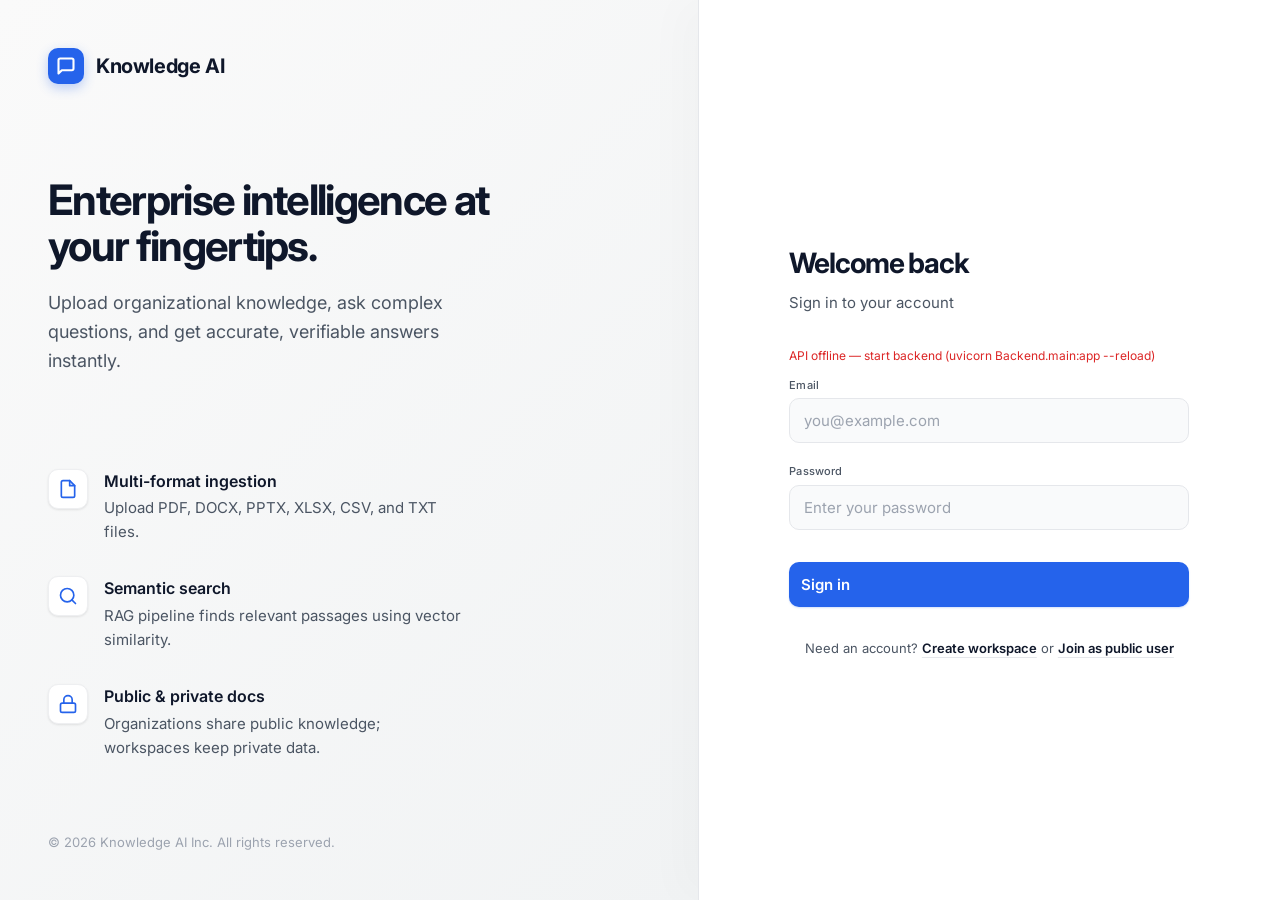
==== commit d22a816c: "final final final" ====
--- a/Frontend/app.html
+++ b/Frontend/app.html
@@ -34,30 +34,34 @@
         <svg viewBox="0 0 24 24" fill="none" stroke="currentColor" stroke-width="2" stroke-linecap="round" stroke-linejoin="round"><path d="M21 15a2 2 0 0 1-2 2H7l-4 4V5a2 2 0 0 1 2-2h14a2 2 0 0 1 2 2z"/></svg>
         <span>Ask AI</span>
       </div>
-      <div class="nav-item" data-page="documents" onclick="navigate('documents')">
+      <div class="nav-item nav-public-only hidden" data-page="subscriptions" onclick="navigate('subscriptions')">
+        <svg viewBox="0 0 24 24" fill="none" stroke="currentColor" stroke-width="2" stroke-linecap="round" stroke-linejoin="round"><path d="M4 19.5A2.5 2.5 0 0 1 6.5 17H20"/><path d="M6.5 2H20v20H6.5A2.5 2.5 0 0 1 4 19.5v-15A2.5 2.5 0 0 1 6.5 2z"/></svg>
+        <span>Subscriptions</span>
+      </div>
+      <div class="nav-item nav-org-only" data-page="documents" onclick="navigate('documents')">
         <svg viewBox="0 0 24 24" fill="none" stroke="currentColor" stroke-width="2" stroke-linecap="round" stroke-linejoin="round"><path d="M14 2H6a2 2 0 0 0-2 2v16a2 2 0 0 0 2 2h12a2 2 0 0 0 2-2V8z"/><polyline points="14 2 14 8 20 8"/></svg>
         <span>Documents</span>
       </div>
-      <div class="nav-item" data-page="analytics" onclick="navigate('analytics')">
+      <div class="nav-item nav-org-only" data-page="analytics" onclick="navigate('analytics')">
         <svg viewBox="0 0 24 24" fill="none" stroke="currentColor" stroke-width="2" stroke-linecap="round" stroke-linejoin="round"><path d="M12 20V10"/><path d="M18 20V4"/><path d="M6 20v-4"/></svg>
         <span>Analytics</span>
       </div>
     </div>
     <div class="nav-section">
       <div class="nav-section-title">Workspace</div>
-      <div class="nav-item" data-page="history" onclick="navigate('history')">
+      <div class="nav-item nav-org-only" data-page="history" onclick="navigate('history')">
         <svg viewBox="0 0 24 24" fill="none" stroke="currentColor" stroke-width="2" stroke-linecap="round" stroke-linejoin="round"><circle cx="12" cy="12" r="10"/><polyline points="12 6 12 12 16 14"/></svg>
         <span>Query History</span>
       </div>
-      <div class="nav-item" data-page="org" onclick="navigate('org')">
+      <div class="nav-item nav-org-only" data-page="org" onclick="navigate('org')">
         <svg viewBox="0 0 24 24" fill="none" stroke="currentColor" stroke-width="2" stroke-linecap="round" stroke-linejoin="round"><rect x="2" y="7" width="20" height="14" rx="2" ry="2"/><path d="M16 21V5a2 2 0 0 0-2-2h-4a2 2 0 0 0-2 2v16"/></svg>
         <span>Organization</span>
       </div>
-      <div class="nav-item" data-page="team" onclick="navigate('team')">
+      <div class="nav-item nav-org-only" data-page="team" onclick="navigate('team')">
         <svg viewBox="0 0 24 24" fill="none" stroke="currentColor" stroke-width="2" stroke-linecap="round" stroke-linejoin="round"><path d="M17 21v-2a4 4 0 0 0-4-4H5a4 4 0 0 0-4 4v2"/><circle cx="9" cy="7" r="4"/><path d="M23 21v-2a4 4 0 0 0-3-3.87"/><path d="M16 3.13a4 4 0 0 1 0 7.75"/></svg>
         <span>Team Members</span>
       </div>
-      <div class="nav-item" data-page="admin" onclick="navigate('admin')">
+      <div class="nav-item nav-org-only" data-page="admin" onclick="navigate('admin')">
         <svg viewBox="0 0 24 24" fill="none" stroke="currentColor" stroke-width="2" stroke-linecap="round" stroke-linejoin="round"><circle cx="12" cy="12" r="3"/><path d="M19.4 15a1.65 1.65 0 0 0 .33 1.82l.06.06a2 2 0 0 1 0 2.83 2 2 0 0 1-2.83 0l-.06-.06a1.65 1.65 0 0 0-1.82-.33 1.65 1.65 0 0 0-1 1.51V21a2 2 0 0 1-2 2 2 2 0 0 1-2-2v-.09A1.65 1.65 0 0 0 9 19.4a1.65 1.65 0 0 0-1.82.33l-.06.06a2 2 0 0 1-2.83 0 2 2 0 0 1 0-2.83l.06-.06A1.65 1.65 0 0 0 4.68 15a1.65 1.65 0 0 0-1.51-1H3a2 2 0 0 1-2-2 2 2 0 0 1 2-2h.09A1.65 1.65 0 0 0 4.6 9a1.65 1.65 0 0 0-.33-1.82l-.06-.06a2 2 0 0 1 0-2.83 2 2 0 0 1 2.83 0l.06.06A1.65 1.65 0 0 0 9 4.68a1.65 1.65 0 0 0 1-1.51V3a2 2 0 0 1-2-2 2 2 0 0 1 2 2v.09a1.65 1.65 0 0 0 1 1.51 1.65 1.65 0 0 0 1.82-.33l.06-.06a2 2 0 0 1 2.83 0 2 2 0 0 1 0 2.83l-.06.06a1.65 1.65 0 0 0-.33 1.82V9a1.65 1.65 0 0 0 1.51 1H21a2 2 0 0 1 2 2 2 2 0 0 1-2 2h-.09a1.65 1.65 0 0 0-1.51 1z"/></svg>
         <span>Settings</span>
       </div>
@@ -135,6 +139,10 @@
             </div>
           </div>
         </div>
+        <div id="publicQueryOrgBar" class="hidden" style="padding:10px 20px;border-top:1px solid var(--border-primary);background:var(--bg-secondary);display:flex;flex-wrap:wrap;align-items:center;gap:12px">
+          <span style="font-size:12px;font-weight:600;color:var(--text-secondary)">Search in:</span>
+          <div id="publicQueryOrgBarChecks" style="display:flex;flex-wrap:wrap;gap:12px"></div>
+        </div>
         <div class="chat-input-bar">
           <div class="chat-input-wrap">
             <textarea id="chatInput" rows="1" placeholder="Ask a question about your documents…" onkeydown="handleChatKey(event)" oninput="autoResize(this)"></textarea>
@@ -143,6 +151,15 @@
             </button>
           </div>
         </div>
+      </div>
+    </div>
+  </div>
+
+  <!-- PAGE: Subscriptions (public users) -->
+  <div class="page hidden" id="page-subscriptions">
+    <div class="page-content" style="max-width:960px">
+      <div id="subscriptionsPanel">
+        <div style="padding:48px;text-align:center"><div class="spinner" style="margin:0 auto"></div></div>
       </div>
     </div>
   </div>
@@ -367,10 +384,13 @@
 
 <div class="toast-container" id="toastContainer"></div>
 
-<script src="js/api.js"></script>
-<script src="js/core.js"></script>
-<script src="js/chat.js"></script>
-<script src="js/documents.js"></script>
-<script src="js/pages.js"></script>
+<script src="js/api.js?v=1.2.0"></script>
+<script src="js/core.js?v=1.2.0"></script>
+<script src="js/subscriptions.js?v=1.2.0"></script>
+<script src="js/chat.js?v=1.2.0"></script>
+<script src="js/documents.js?v=1.2.0"></script>
+<script src="js/pages.js?v=1.2.0"></script>
 </body>
 </html>
+
+
--- a/Frontend/css/layout.css
+++ b/Frontend/css/layout.css
@@ -17,6 +17,12 @@
 .auth-switch a { color: var(--text-primary); font-weight: 600; text-decoration: underline; text-decoration-color: var(--border-primary); text-underline-offset: 4px; transition: all 0.2s; }
 .auth-switch a:hover { color: var(--accent); text-decoration-color: var(--accent); }
 
+.auth-type-tabs { display: flex; gap: 4px; padding: 4px; background: var(--bg-secondary); border-radius: var(--radius-lg); margin-bottom: var(--sp-6); }
+.auth-type-tab { flex: 1; border: none; background: transparent; padding: 10px 12px; font-size: var(--text-sm); font-weight: 600; color: var(--text-secondary); border-radius: var(--radius-md); cursor: pointer; transition: all 0.2s; font-family: var(--font-sans); }
+.auth-type-tab:hover { color: var(--text-primary); }
+.auth-type-tab.active { background: #fff; color: var(--text-primary); box-shadow: var(--shadow-sm); }
+.auth-type-hint { font-size: var(--text-sm); color: var(--text-tertiary); line-height: 1.5; margin-bottom: var(--sp-4); padding: 10px 12px; background: var(--bg-secondary); border-radius: var(--radius-md); }
+
 .auth-feature-list { list-style: none; display: flex; flex-direction: column; gap: var(--sp-8); max-width: 420px; }
 .auth-feature-list li { display: flex; gap: var(--sp-4); font-size: var(--text-md); color: var(--text-secondary); line-height: 1.6; }
 .auth-feature-list li .feat-icon { width: 40px; height: 40px; border-radius: var(--radius-lg); background: #fff; box-shadow: var(--shadow-sm); display: flex; align-items: center; justify-content: center; flex-shrink: 0; color: var(--accent); border: 1px solid var(--border-secondary); }
@@ -24,6 +30,198 @@
 .auth-feature-list li strong { color: var(--text-primary); font-weight: 600; font-size: 16px; display: block; margin-bottom: 2px; }
 
 @media(max-width:900px){ .auth-left { display: none; } }
+
+/* ── Subscriptions / organization picker (public users) ─────────── */
+.sub-onboarding {
+  padding: 20px 24px;
+  margin-bottom: 20px;
+  background: linear-gradient(135deg, var(--accent-light, #eff6ff) 0%, #fff 100%);
+  border: 1px solid var(--border-primary);
+  border-radius: var(--radius-lg);
+}
+.sub-onboarding h2 { font-size: 18px; font-weight: 700; letter-spacing: -0.02em; margin-bottom: 6px; }
+.sub-onboarding p { font-size: 14px; color: var(--text-secondary); line-height: 1.5; margin: 0; }
+
+.sub-toolbar {
+  display: grid;
+  grid-template-columns: 1fr minmax(200px, 280px);
+  gap: 12px;
+  margin-bottom: 16px;
+}
+@media (max-width: 768px) {
+  .sub-toolbar { grid-template-columns: 1fr; }
+}
+
+.sub-search-wrap {
+  position: relative;
+  display: flex;
+  align-items: center;
+}
+.sub-search-wrap svg {
+  position: absolute;
+  left: 14px;
+  width: 18px;
+  height: 18px;
+  color: var(--text-tertiary);
+  pointer-events: none;
+}
+.sub-search-wrap .input {
+  width: 100%;
+  padding: 12px 14px 12px 42px;
+  border-radius: var(--radius-lg);
+  font-size: 15px;
+}
+
+.sub-quick-select label {
+  display: block;
+  font-size: 11px;
+  font-weight: 600;
+  text-transform: uppercase;
+  letter-spacing: 0.04em;
+  color: var(--text-tertiary);
+  margin-bottom: 6px;
+}
+.sub-quick-select .input {
+  width: 100%;
+  padding: 12px 14px;
+  border-radius: var(--radius-lg);
+  cursor: pointer;
+}
+
+.sub-chips-section {
+  margin-bottom: 16px;
+  min-height: 40px;
+}
+.sub-chips-label {
+  font-size: 12px;
+  font-weight: 600;
+  color: var(--text-secondary);
+  margin-bottom: 8px;
+}
+.sub-chips {
+  display: flex;
+  flex-wrap: wrap;
+  gap: 8px;
+}
+.sub-chip {
+  display: inline-flex;
+  align-items: center;
+  gap: 6px;
+  padding: 6px 10px 6px 12px;
+  background: var(--accent-light, #eff6ff);
+  border: 1px solid rgba(37, 99, 235, 0.2);
+  border-radius: 999px;
+  font-size: 13px;
+  font-weight: 500;
+  color: var(--accent, #2563eb);
+}
+.sub-chip button {
+  border: none;
+  background: transparent;
+  cursor: pointer;
+  padding: 0;
+  line-height: 0;
+  color: var(--text-tertiary);
+  display: flex;
+}
+.sub-chip button:hover { color: var(--error); }
+
+.sub-results-meta {
+  display: flex;
+  justify-content: space-between;
+  align-items: center;
+  margin-bottom: 12px;
+  font-size: 13px;
+  color: var(--text-secondary);
+}
+
+.sub-org-grid {
+  display: grid;
+  grid-template-columns: repeat(auto-fill, minmax(280px, 1fr));
+  gap: 12px;
+  max-height: min(480px, 55vh);
+  overflow-y: auto;
+  padding-right: 4px;
+}
+
+.sub-org-card {
+  display: flex;
+  gap: 12px;
+  padding: 16px;
+  border: 1px solid var(--border-primary);
+  border-radius: var(--radius-lg);
+  background: #fff;
+  cursor: pointer;
+  transition: border-color 0.15s, box-shadow 0.15s;
+  text-align: left;
+}
+.sub-org-card:hover {
+  border-color: var(--accent);
+  box-shadow: var(--shadow-sm);
+}
+.sub-org-card.selected {
+  border-color: var(--accent);
+  background: var(--accent-light, #eff6ff);
+}
+.sub-org-card .sub-org-check {
+  flex-shrink: 0;
+  width: 20px;
+  height: 20px;
+  border-radius: 6px;
+  border: 2px solid var(--border-primary);
+  display: flex;
+  align-items: center;
+  justify-content: center;
+  margin-top: 2px;
+}
+.sub-org-card.selected .sub-org-check {
+  background: var(--accent);
+  border-color: var(--accent);
+  color: #fff;
+}
+.sub-org-card-body { flex: 1; min-width: 0; }
+.sub-org-card-body strong {
+  display: block;
+  font-size: 15px;
+  margin-bottom: 4px;
+  color: var(--text-primary);
+}
+.sub-org-card-body span {
+  font-size: 12px;
+  color: var(--text-tertiary);
+  display: block;
+  overflow: hidden;
+  text-overflow: ellipsis;
+  white-space: nowrap;
+}
+.sub-org-card-body p {
+  font-size: 13px;
+  color: var(--text-secondary);
+  margin: 8px 0 0;
+  line-height: 1.4;
+  display: -webkit-box;
+  -webkit-line-clamp: 2;
+  -webkit-box-orient: vertical;
+  overflow: hidden;
+}
+
+.sub-empty-results {
+  padding: 48px 24px;
+  text-align: center;
+  color: var(--text-secondary);
+  font-size: 14px;
+}
+
+.sub-footer-bar {
+  display: flex;
+  justify-content: space-between;
+  align-items: center;
+  margin-top: 20px;
+  padding-top: 16px;
+  border-top: 1px solid var(--border-primary);
+  gap: 12px;
+  flex-wrap: wrap;
+}
 
 /* ── App Shell ──────────────────────────────────────────────── */
 .app-shell { display: flex; min-height: 100vh; background: var(--bg-primary); }
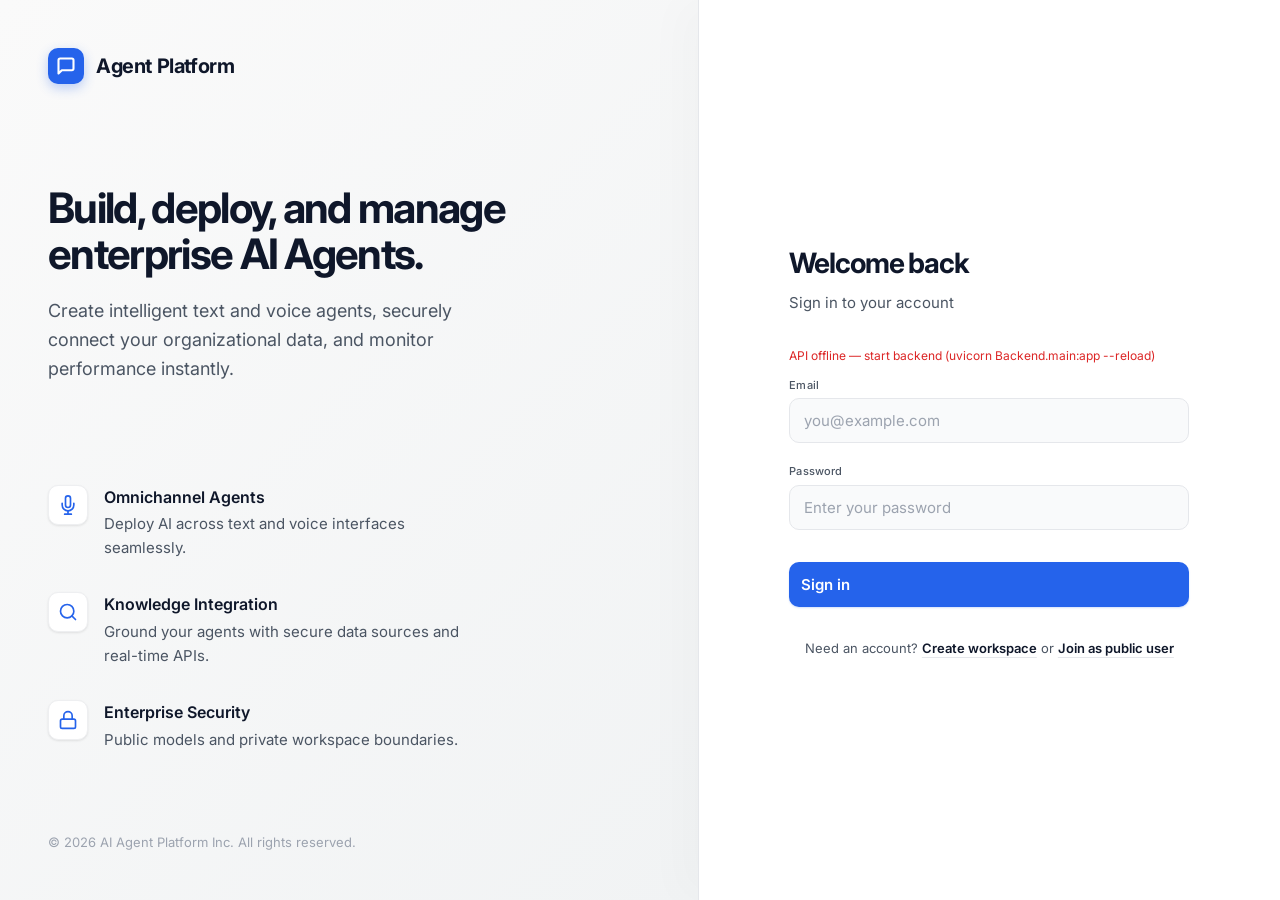
==== commit bf5b1950: "Fixes" ====
--- a/Frontend/app.html
+++ b/Frontend/app.html
@@ -3,12 +3,13 @@
 <head>
 <meta charset="UTF-8">
 <meta name="viewport" content="width=device-width,initial-scale=1">
-<meta name="description" content="AI Knowledge Assistant — Dashboard">
-<title>Dashboard — AI Knowledge Assistant</title>
+<meta name="description" content="AI Agent Platform — Overview">
+<title>Overview — AI Agent Platform</title>
 <link rel="preconnect" href="https://fonts.googleapis.com">
 <link href="https://fonts.googleapis.com/css2?family=Inter:wght@400;500;600;700&family=JetBrains+Mono:wght@400;500&display=swap" rel="stylesheet">
 <link rel="stylesheet" href="css/design-system.css">
 <link rel="stylesheet" href="css/layout.css">
+<link rel="stylesheet" href="css/voice.css">
 </head>
 <body>
 
@@ -20,7 +21,7 @@
   <div class="sidebar-header">
     <div class="sidebar-logo">
       <div class="logo-mark"><svg viewBox="0 0 24 24" fill="none" stroke="currentColor" stroke-width="2.5" stroke-linecap="round" stroke-linejoin="round"><path d="M21 15a2 2 0 0 1-2 2H7l-4 4V5a2 2 0 0 1 2-2h14a2 2 0 0 1 2 2z"/></svg></div>
-      <span class="sidebar-label" style="font-size:var(--text-sm);letter-spacing:-.02em">Knowledge AI</span>
+      <span class="sidebar-label" style="font-size:var(--text-sm);letter-spacing:-.02em">Agent Platform</span>
     </div>
     <button class="btn-icon btn-ghost hide-mobile" onclick="toggleSidebar()" data-tooltip="Collapse">
       <svg width="16" height="16" viewBox="0 0 24 24" fill="none" stroke="currentColor" stroke-width="2" stroke-linecap="round" stroke-linejoin="round"><rect x="3" y="3" width="18" height="18" rx="2"/><line x1="9" y1="3" x2="9" y2="21"/></svg>
@@ -30,21 +31,33 @@
   <nav class="sidebar-nav">
     <div class="nav-section">
       <div class="nav-section-title">Main</div>
-      <div class="nav-item active" data-page="chat" onclick="navigate('chat')">
-        <svg viewBox="0 0 24 24" fill="none" stroke="currentColor" stroke-width="2" stroke-linecap="round" stroke-linejoin="round"><path d="M21 15a2 2 0 0 1-2 2H7l-4 4V5a2 2 0 0 1 2-2h14a2 2 0 0 1 2 2z"/></svg>
-        <span>Ask AI</span>
-      </div>
-      <div class="nav-item nav-public-only hidden" data-page="subscriptions" onclick="navigate('subscriptions')">
-        <svg viewBox="0 0 24 24" fill="none" stroke="currentColor" stroke-width="2" stroke-linecap="round" stroke-linejoin="round"><path d="M4 19.5A2.5 2.5 0 0 1 6.5 17H20"/><path d="M6.5 2H20v20H6.5A2.5 2.5 0 0 1 4 19.5v-15A2.5 2.5 0 0 1 6.5 2z"/></svg>
-        <span>Subscriptions</span>
+      <div class="nav-item active" data-page="dashboard" onclick="navigate('dashboard')">
+        <svg viewBox="0 0 24 24" fill="none" stroke="currentColor" stroke-width="2" stroke-linecap="round" stroke-linejoin="round"><rect x="3" y="3" width="7" height="7"></rect><rect x="14" y="3" width="7" height="7"></rect><rect x="14" y="14" width="7" height="7"></rect><rect x="3" y="14" width="7" height="7"></rect></svg>
+        <span>Overview</span>
+      </div>
+      <div class="nav-item" data-page="agents" onclick="navigate('agents')">
+        <svg viewBox="0 0 24 24" fill="none" stroke="currentColor" stroke-width="2" stroke-linecap="round" stroke-linejoin="round"><path d="M17 21v-2a4 4 0 0 0-4-4H5a4 4 0 0 0-4 4v2"></path><circle cx="9" cy="7" r="4"></circle><path d="M23 21v-2a4 4 0 0 0-3-3.87"></path><path d="M16 3.13a4 4 0 0 1 0 7.75"></path></svg>
+        <span>Agents</span>
       </div>
       <div class="nav-item nav-org-only" data-page="documents" onclick="navigate('documents')">
         <svg viewBox="0 0 24 24" fill="none" stroke="currentColor" stroke-width="2" stroke-linecap="round" stroke-linejoin="round"><path d="M14 2H6a2 2 0 0 0-2 2v16a2 2 0 0 0 2 2h12a2 2 0 0 0 2-2V8z"/><polyline points="14 2 14 8 20 8"/></svg>
-        <span>Documents</span>
+        <span>Knowledge Sources</span>
+      </div>
+      <div class="nav-item" data-page="chat" onclick="navigate('chat')">
+        <svg viewBox="0 0 24 24" fill="none" stroke="currentColor" stroke-width="2" stroke-linecap="round" stroke-linejoin="round"><path d="M21 15a2 2 0 0 1-2 2H7l-4 4V5a2 2 0 0 1 2-2h14a2 2 0 0 1 2 2z"/></svg>
+        <span>Conversations</span>
+      </div>
+      <div class="nav-item" data-page="voice" onclick="navigate('voice')">
+        <svg viewBox="0 0 24 24" fill="none" stroke="currentColor" stroke-width="2" stroke-linecap="round" stroke-linejoin="round"><path d="M12 1a3 3 0 0 0-3 3v8a3 3 0 0 0 6 0V4a3 3 0 0 0-3-3z"></path><path d="M19 10v2a7 7 0 0 1-14 0v-2"></path><line x1="12" y1="19" x2="12" y2="23"></line><line x1="8" y1="23" x2="16" y2="23"></line></svg>
+        <span>Voice Agents</span>
       </div>
       <div class="nav-item nav-org-only" data-page="analytics" onclick="navigate('analytics')">
         <svg viewBox="0 0 24 24" fill="none" stroke="currentColor" stroke-width="2" stroke-linecap="round" stroke-linejoin="round"><path d="M12 20V10"/><path d="M18 20V4"/><path d="M6 20v-4"/></svg>
         <span>Analytics</span>
+      </div>
+      <div class="nav-item" data-page="admin" onclick="navigate('admin')">
+        <svg viewBox="0 0 24 24" fill="none" stroke="currentColor" stroke-width="2" stroke-linecap="round" stroke-linejoin="round"><circle cx="12" cy="12" r="3"></circle><path d="M19.4 15a1.65 1.65 0 0 0 .33 1.82l.06.06a2 2 0 0 1 0 2.83 2 2 0 0 1-2.83 0l-.06-.06a1.65 1.65 0 0 0-1.82-.33 1.65 1.65 0 0 0-1 1.51V21a2 2 0 0 1-2 2 2 2 0 0 1-2-2v-.09A1.65 1.65 0 0 0 9 19.4a1.65 1.65 0 0 0-1.82.33l-.06.06a2 2 0 0 1-2.83 0 2 2 0 0 1 0-2.83l.06-.06a1.65 1.65 0 0 0 .33-1.82 1.65 1.65 0 0 0-1.51-1H3a2 2 0 0 1-2-2 2 2 0 0 1 2-2h.09A1.65 1.65 0 0 0 4.6 9a1.65 1.65 0 0 0-.33-1.82l-.06-.06a2 2 0 0 1 0-2.83 2 2 0 0 1 2.83 0l.06.06a1.65 1.65 0 0 0 1.82.33H9a1.65 1.65 0 0 0 1-1.51V3a2 2 0 0 1 2-2 2 2 0 0 1 2 2v.09a1.65 1.65 0 0 0 1 1.51 1.65 1.65 0 0 0 1.82-.33l.06-.06a2 2 0 0 1 2.83 0 2 2 0 0 1 0 2.83l-.06.06a1.65 1.65 0 0 0-.33 1.82V9a1.65 1.65 0 0 0 1.51 1H21a2 2 0 0 1 2 2 2 2 0 0 1-2 2h-.09a1.65 1.65 0 0 0-1.51 1z"></path></svg>
+        <span>Settings</span>
       </div>
     </div>
     <div class="nav-section">
@@ -88,13 +101,13 @@
   <!-- Topbar -->
   <header class="topbar">
     <div class="topbar-left">
-      <button class="btn-icon btn-ghost" style="display:none" id="mobileMenuBtn" onclick="toggleMobileSidebar()">
+      <button class="btn-icon btn-ghost" id="mobileMenuBtn" onclick="toggleMobileSidebar()">
         <svg width="18" height="18" viewBox="0 0 24 24" fill="none" stroke="currentColor" stroke-width="2" stroke-linecap="round" stroke-linejoin="round"><line x1="3" y1="12" x2="21" y2="12"/><line x1="3" y1="6" x2="21" y2="6"/><line x1="3" y1="18" x2="21" y2="18"/></svg>
       </button>
       <div class="topbar-breadcrumb">
         <span>Workspace</span>
         <span class="sep">/</span>
-        <span class="current" id="breadcrumbPage">Ask AI</span>
+        <span class="current" id="breadcrumbPage">Agent Console</span>
       </div>
     </div>
     <div class="topbar-right">
@@ -113,10 +126,13 @@
   <div class="page" id="page-chat">
     <div class="chat-layout">
       <aside class="chat-sidebar" id="chatSidebar">
-        <div class="chat-sidebar-header">
-          <span class="fw-medium t-sm">Conversations</span>
-          <button class="btn btn-ghost btn-sm" onclick="startNewChat()" data-tooltip="New chat">
-            <svg width="14" height="14" viewBox="0 0 24 24" fill="none" stroke="currentColor" stroke-width="2" stroke-linecap="round" stroke-linejoin="round"><line x1="12" y1="5" x2="12" y2="19"/><line x1="5" y1="12" x2="19" y2="12"/></svg>
+        <div class="chat-sidebar-header" style="gap:12px; padding:16px;">
+          <button class="btn" style="flex:1; justify-content:center; background: var(--accent-light); color: var(--accent); border: 1px solid rgba(37,99,235,0.2); box-shadow:none; font-weight:600;" onclick="startNewChat()">
+            <svg width="16" height="16" viewBox="0 0 24 24" fill="none" stroke="currentColor" stroke-width="2" stroke-linecap="round" stroke-linejoin="round"><line x1="12" y1="5" x2="12" y2="19"/><line x1="5" y1="12" x2="19" y2="12"/></svg>
+            New Chat
+          </button>
+          <button class="btn btn-ghost btn-sm mobile-only" onclick="toggleChatSidebar()" data-tooltip="Close" style="display:none; padding:8px; flex-shrink:0;">
+            <svg width="18" height="18" viewBox="0 0 24 24" fill="none" stroke="currentColor" stroke-width="2" stroke-linecap="round" stroke-linejoin="round"><line x1="18" y1="6" x2="6" y2="18"/><line x1="6" y1="6" x2="18" y2="18"/></svg>
           </button>
         </div>
         <div class="chat-list" id="chatList"></div>
@@ -130,8 +146,8 @@
         <div class="chat-messages" id="chatMessages">
           <div class="empty-state" id="chatEmpty">
             <svg viewBox="0 0 24 24" fill="none" stroke="currentColor" stroke-width="1.5" stroke-linecap="round" stroke-linejoin="round"><path d="M21 15a2 2 0 0 1-2 2H7l-4 4V5a2 2 0 0 1 2-2h14a2 2 0 0 1 2 2z"/></svg>
-            <h3>Ask anything about your documents</h3>
-            <p>Your AI assistant uses RAG to find answers from uploaded organizational knowledge.</p>
+            <h3>Interact with your AI Agent</h3>
+            <p>Test your agent's knowledge and behavior in real-time.</p>
             <div style="display:flex;flex-wrap:wrap;gap:8px;margin-top:20px;justify-content:center">
               <button class="btn btn-secondary btn-sm" onclick="setQuestion('What is the fee structure?')">Fee structure</button>
               <button class="btn btn-secondary btn-sm" onclick="setQuestion('What are the hostel rules?')">Hostel rules</button>
@@ -144,8 +160,13 @@
           <div id="publicQueryOrgBarChecks" style="display:flex;flex-wrap:wrap;gap:12px"></div>
         </div>
         <div class="chat-input-bar">
-          <div class="chat-input-wrap">
-            <textarea id="chatInput" rows="1" placeholder="Ask a question about your documents…" onkeydown="handleChatKey(event)" oninput="autoResize(this)"></textarea>
+          <div class="chat-input-wrap" style="position:relative; display:flex; gap:8px;">
+            <textarea id="chatInput" rows="1" placeholder="Message your agent…" onkeydown="handleChatKey(event)" oninput="autoResize(this)" style="flex:1;"></textarea>
+            
+            <button class="chat-mic-btn" id="chatMicBtn" title="Hold to speak" style="background:var(--bg-secondary); border:1px solid var(--border-primary); color:var(--text-secondary); border-radius:8px; width:40px; height:40px; display:flex; align-items:center; justify-content:center; cursor:pointer; transition:all 0.2s;">
+              <svg width="18" height="18" viewBox="0 0 24 24" fill="none" stroke="currentColor" stroke-width="2" stroke-linecap="round" stroke-linejoin="round"><path d="M12 2a3 3 0 0 0-3 3v7a3 3 0 0 0 6 0V5a3 3 0 0 0-3-3Z"/><path d="M19 10v2a7 7 0 0 1-14 0v-2"/><line x1="12" x2="12" y1="19" y2="22"/></svg>
+            </button>
+
             <button class="chat-send-btn" id="chatSendBtn" onclick="sendQuestion()" disabled>
               <svg width="16" height="16" viewBox="0 0 24 24" fill="none" stroke="currentColor" stroke-width="2" stroke-linecap="round" stroke-linejoin="round"><line x1="22" y1="2" x2="11" y2="13"/><polygon points="22 2 15 22 11 13 2 9 22 2"/></svg>
             </button>
@@ -169,8 +190,8 @@
     <div class="page-content">
       <div class="page-header">
         <div>
-          <h1 class="page-title">Documents</h1>
-          <p class="page-desc">Upload, manage, and monitor your organization's knowledge base.</p>
+          <h1 class="page-title">Knowledge Sources</h1>
+          <p class="page-desc">Manage knowledge sources for your AI Agents.</p>
         </div>
         <button class="btn btn-primary" id="headerUploadBtn" onclick="openUploadModal()" style="display:none">
           <svg width="14" height="14" viewBox="0 0 24 24" fill="none" stroke="currentColor" stroke-width="2" stroke-linecap="round" stroke-linejoin="round"><path d="M21 15v4a2 2 0 0 1-2 2H5a2 2 0 0 1-2-2v-4"/><polyline points="17 8 12 3 7 8"/><line x1="12" y1="3" x2="12" y2="15"/></svg>
@@ -180,9 +201,9 @@
       <div id="docTable"></div>
       <div class="empty-state hidden" id="docEmpty">
         <svg viewBox="0 0 24 24" fill="none" stroke="currentColor" stroke-width="1.5" stroke-linecap="round" stroke-linejoin="round"><path d="M14 2H6a2 2 0 0 0-2 2v16a2 2 0 0 0 2 2h12a2 2 0 0 0 2-2V8z"/><polyline points="14 2 14 8 20 8"/></svg>
-        <h3>No documents yet</h3>
-        <p>Upload your first document to start building your knowledge base.</p>
-        <button class="btn btn-primary" style="margin-top:16px" onclick="openUploadModal()">Upload document</button>
+        <h3>No knowledge sources</h3>
+        <p>Upload data to provide context to your agents.</p>
+        <button class="btn btn-primary" style="margin-top:16px" onclick="openUploadModal()">Add data source</button>
       </div>
     </div>
   </div>
@@ -193,7 +214,7 @@
       <div class="page-header">
         <div>
           <h1 class="page-title">Analytics</h1>
-          <p class="page-desc">Query trends, classification breakdown, and performance metrics.</p>
+          <p class="page-desc">Agent usage, conversations, and performance metrics.</p>
         </div>
       </div>
       <div class="stats-grid" id="analyticsStats"></div>
@@ -265,11 +286,100 @@
       <div class="page-header"><div><h1 class="page-title">Settings</h1><p class="page-desc">System health, API configuration, and audit logs.</p></div></div>
       <div class="tabs" id="adminTabs">
         <div class="tab active" data-tab="general" onclick="switchAdminTab('general')">General</div>
-        <div class="tab" data-tab="api" onclick="switchAdminTab('api')">API Keys</div>
-        <div class="tab" data-tab="health" onclick="switchAdminTab('health')">System Health</div>
         <div class="tab" data-tab="audit" onclick="switchAdminTab('audit')">Audit Log</div>
       </div>
       <div id="adminContent"></div>
+    </div>
+  </div>
+  <!-- PAGE: Dashboard (Coming Soon) -->
+  <div class="page hidden" id="page-dashboard">
+    <div class="empty-state" style="margin-top:100px;">
+      <svg viewBox="0 0 24 24" fill="none" stroke="currentColor" stroke-width="1.5" stroke-linecap="round" stroke-linejoin="round" style="width:48px;height:48px;color:var(--text-tertiary);margin-bottom:16px;"><rect x="3" y="3" width="7" height="7"></rect><rect x="14" y="3" width="7" height="7"></rect><rect x="14" y="14" width="7" height="7"></rect><rect x="3" y="14" width="7" height="7"></rect></svg>
+      <h3>Organization Dashboard</h3>
+      <p>High-level overview coming soon.</p>
+    </div>
+  </div>
+
+  <!-- PAGE: Agents (Coming Soon) -->
+  <div class="page hidden" id="page-agents">
+    <div class="empty-state" style="margin-top:100px;">
+      <svg viewBox="0 0 24 24" fill="none" stroke="currentColor" stroke-width="1.5" stroke-linecap="round" stroke-linejoin="round" style="width:48px;height:48px;color:var(--text-tertiary);margin-bottom:16px;"><path d="M17 21v-2a4 4 0 0 0-4-4H5a4 4 0 0 0-4 4v2"></path><circle cx="9" cy="7" r="4"></circle><path d="M23 21v-2a4 4 0 0 0-3-3.87"></path><path d="M16 3.13a4 4 0 0 1 0 7.75"></path></svg>
+      <h3>No agents deployed</h3>
+      <p>Create your first AI Agent to start automating tasks.</p>
+      <button class="btn btn-primary" style="margin-top:16px" onclick="showToast('Agent creation coming soon!')">Create Agent</button>
+    </div>
+  </div>
+
+  <!-- PAGE: Voice -->
+  <div class="page hidden" id="page-voice">
+    <div class="voice-layout">
+      
+      <!-- Left Panel: Controls & Status -->
+      <div class="voice-panel-controls">
+        
+        <!-- Connect / Disconnect Actions -->
+        <div class="voice-controls-actions">
+          <button id="btnVoiceConnect" class="btn btn-primary" style="flex:1;">
+            <svg width="16" height="16" viewBox="0 0 24 24" fill="none" stroke="currentColor" stroke-width="2" stroke-linecap="round" stroke-linejoin="round" style="margin-right:6px;"><path d="M12 1a3 3 0 0 0-3 3v8a3 3 0 0 0 6 0V4a3 3 0 0 0-3-3z"></path><path d="M19 10v2a7 7 0 0 1-14 0v-2"></path><line x1="12" y1="19" x2="12" y2="23"></line><line x1="8" y1="23" x2="16" y2="23"></line></svg>
+            Connect
+          </button>
+          <button id="btnVoiceDisconnect" class="btn btn-secondary" style="flex:1; display:none;">
+            <svg width="16" height="16" viewBox="0 0 24 24" fill="none" stroke="currentColor" stroke-width="2" stroke-linecap="round" stroke-linejoin="round" style="margin-right:6px;"><line x1="1" y1="1" x2="23" y2="23"></line><path d="M9 9v3a3 3 0 0 0 5.12 2.12M15 9.34V4a3 3 0 0 0-5.94-.6"></path><path d="M17 16.95A7 7 0 0 1 5 12v-2m14 0v2a7 7 0 0 1-.11 1.23"></path><line x1="12" y1="19" x2="12" y2="23"></line><line x1="8" y1="23" x2="16" y2="23"></line></svg>
+            Disconnect
+          </button>
+        </div>
+
+        <!-- Agent Visual Orb -->
+        <div class="voice-orb-container">
+          <div class="voice-orb" id="voiceOrb"></div>
+        </div>
+
+        <!-- Status Card -->
+        <div class="voice-status-card">
+          <div class="voice-status-row">
+            <span class="voice-status-label">Status</span>
+            <span class="voice-status-value" id="voiceStatusText">Disconnected</span>
+          </div>
+          <div class="voice-status-row">
+            <span class="voice-status-label">Agent</span>
+            <span class="voice-status-value">Default AI</span>
+          </div>
+          <div class="voice-status-row">
+            <span class="voice-status-label">Duration</span>
+            <span class="voice-status-value" id="voiceDuration">00:00</span>
+          </div>
+          
+          <!-- Microphone Level Placeholder -->
+          <div class="voice-mic-level" title="Microphone Level">
+            <div class="voice-mic-level-bar" id="voiceMicLevel"></div>
+          </div>
+        </div>
+
+      </div>
+
+      <!-- Right Panel: Transcript -->
+      <div class="voice-panel-transcript">
+        <div class="transcript-header">
+          <span>Live Transcript</span>
+          <button class="btn-icon btn-ghost" data-tooltip="Clear Transcript" id="btnClearTranscript">
+            <svg width="16" height="16" viewBox="0 0 24 24" fill="none" stroke="currentColor" stroke-width="2" stroke-linecap="round" stroke-linejoin="round"><polyline points="3 6 5 6 21 6"></polyline><path d="M19 6v14a2 2 0 0 1-2 2H7a2 2 0 0 1-2-2V6m3 0V4a2 2 0 0 1 2-2h4a2 2 0 0 1 2 2v2"></path></svg>
+          </button>
+        </div>
+
+        <div class="transcript-body" id="voiceTranscriptBody">
+          <!-- Placeholders for initial state -->
+          <div style="text-align:center; color:var(--text-tertiary); margin-top:40px; font-size:0.9rem;">
+            Connect to start speaking...
+          </div>
+        </div>
+
+        <!-- AI Synthesis Active Indicator Placeholder -->
+        <div class="ai-synthesis-area" id="voiceSynthesisArea" style="display:none;">
+          <div class="ai-synthesis-indicator"></div>
+          <span>AI is thinking and synthesizing response...</span>
+        </div>
+      </div>
+
     </div>
   </div>
 </div><!-- /main-content -->
@@ -299,6 +409,13 @@
         <div class="input-group" style="margin-top:12px">
           <label for="uploadTags">Tags (optional, comma-separated)</label>
           <input type="text" id="uploadTags" class="input" placeholder="policy, academic, 2024">
+        </div>
+        <div class="input-group" style="margin-top:12px">
+          <label for="uploadStatus">Visibility Status</label>
+          <select id="uploadStatus" class="input" style="height:38px;padding:0 12px;cursor:pointer">
+            <option value="private" selected>Private (Workspace members only)</option>
+            <option value="public">Public (Visible to subscribed public users)</option>
+          </select>
         </div>
       </div>
       <div id="uploadProgress" class="upload-progress hidden"></div>
@@ -384,13 +501,16 @@
 
 <div class="toast-container" id="toastContainer"></div>
 
-<script src="js/api.js?v=1.2.0"></script>
-<script src="js/core.js?v=1.2.0"></script>
-<script src="js/subscriptions.js?v=1.2.0"></script>
-<script src="js/chat.js?v=1.2.0"></script>
-<script src="js/documents.js?v=1.2.0"></script>
-<script src="js/pages.js?v=1.2.0"></script>
+<script src="js/api.js"></script>
+<script src="js/core.js"></script>
+<script src="js/auth.js"></script>
+<script src="js/pages.js"></script>
+<script src="js/chat.js"></script>
+<script src="js/documents.js"></script>
+<script src="js/org.js"></script>
+<script src="js/team.js"></script>
+<script src="js/admin.js"></script>
+<script src="js/analytics.js"></script>
+<script src="js/voice_app.js"></script>
 </body>
 </html>
-
-
--- a/Frontend/css/design-system.css
+++ b/Frontend/css/design-system.css
@@ -283,7 +283,8 @@
 .table-wrap {
   border: 1px solid var(--border-primary);
   border-radius: var(--radius-lg);
-  overflow: hidden;
+  overflow-x: auto;
+  -webkit-overflow-scrolling: touch;
   background: var(--bg-elevated);
 }
 .table {
@@ -650,3 +651,36 @@
 
 /* ── Selection ───────────────────────────────────────────────── */
 ::selection { background: var(--accent-light); color: var(--accent); }
+
+/* ── Responsive Overrides ────────────────────────────────────── */
+@media (max-width: 1024px) {
+  :root {
+    --sp-16: 48px;
+    --sp-12: 32px;
+    --sp-10: 24px;
+    --sp-8: 24px;
+  }
+}
+
+@media (max-width: 768px) {
+  :root {
+    --sp-16: 32px;
+    --sp-12: 24px;
+    --sp-10: 20px;
+    --text-3xl: 28px;
+    --text-2xl: 24px;
+    --text-xl: 20px;
+  }
+  
+  /* Touch target optimizations */
+  .btn:not(.btn-sm), .input {
+    min-height: 44px;
+  }
+}
+
+/* Responsive Table Wrapper */
+.table-responsive {
+  width: 100%;
+  overflow-x: auto;
+  -webkit-overflow-scrolling: touch;
+}
--- a/Frontend/css/layout.css
+++ b/Frontend/css/layout.css
@@ -224,10 +224,10 @@
 }
 
 /* ── App Shell ──────────────────────────────────────────────── */
-.app-shell { display: flex; min-height: 100vh; background: var(--bg-primary); }
+.app-shell { display: flex; height: 100vh; height: 100dvh; overflow: hidden; background: var(--bg-primary); }
 
 /* ── Sidebar ────────────────────────────────────────────────── */
-.sidebar { width: var(--sidebar-w); background: var(--bg-sidebar); border-right: 1px solid var(--border-primary); display: flex; flex-direction: column; position: fixed; top: 0; left: 0; height: 100vh; z-index: 50; transition: width var(--duration-slow) var(--ease-out); overflow: hidden; }
+.sidebar { width: var(--sidebar-w); background: var(--bg-sidebar); border-right: 1px solid var(--border-primary); display: flex; flex-direction: column; position: fixed; top: 0; left: 0; height: 100vh; height: 100dvh; z-index: 50; transition: width var(--duration-slow) var(--ease-out); overflow: hidden; }
 .sidebar.collapsed { width: var(--sidebar-collapsed-w); }
 .sidebar.collapsed .sidebar-header { padding: 16px 8px; justify-content: center; }
 .sidebar.collapsed .sidebar-logo { display: none; }
@@ -259,11 +259,12 @@
 .sidebar.collapsed .user-info { display: none; }
 
 /* ── Main Content ───────────────────────────────────────────── */
-.main-content { margin-left: var(--sidebar-w); flex: 1; display: flex; flex-direction: column; min-height: 100vh; transition: margin-left var(--duration-slow) var(--ease-out); background: #fff; }
+.main-content { margin-left: var(--sidebar-w); flex: 1; display: flex; flex-direction: column; min-height: 0; height: 100%; overflow: hidden; transition: margin-left var(--duration-slow) var(--ease-out); background: #fff; }
 .sidebar.collapsed ~ .main-content { margin-left: var(--sidebar-collapsed-w); }
 
 /* ── Top Bar ────────────────────────────────────────────────── */
 .topbar { height: 60px; border-bottom: 1px solid var(--border-primary); display: flex; align-items: center; justify-content: space-between; padding: 0 24px; background: rgba(255, 255, 255, 0.8); backdrop-filter: blur(12px); position: sticky; top: 0; z-index: 30; }
+#mobileMenuBtn { display: none; }
 .topbar-left { display: flex; align-items: center; gap: 16px; }
 .topbar-breadcrumb { display: flex; align-items: center; gap: 8px; font-size: 13px; color: var(--text-secondary); font-weight: 500; }
 .topbar-breadcrumb .sep { color: var(--border-primary); }
@@ -288,7 +289,8 @@
 .stat-change { font-size: 13px; margin-top: 12px; display: flex; align-items: center; gap: 4px; font-weight: 500; }
 
 /* ── Chat Layout ────────────────────────────────────────────── */
-.chat-layout { display: flex; height: calc(100vh - 60px); overflow: hidden; background: #fff; }
+#page-chat { overflow: hidden; }
+.chat-layout { display: flex; flex: 1; height: 100%; width: 100%; min-height: 0; overflow: hidden; background: #fff; }
 .chat-sidebar { width: 300px; border-right: 1px solid var(--border-primary); display: flex; flex-direction: column; background: var(--bg-sidebar); transition: width 0.3s cubic-bezier(0.4, 0, 0.2, 1), border-color 0.3s; }
 .chat-sidebar.collapsed { width: 0; border-right-color: transparent; overflow: hidden; }
 .chat-sidebar-header { padding: 16px 20px; border-bottom: 1px solid var(--border-primary); display: flex; align-items: center; justify-content: space-between; }
@@ -417,13 +419,63 @@
 .timeline-time { font-size: 12px; color: var(--text-tertiary); margin-top: 4px; }
 
 /* ── Mobile Overlay ─────────────────────────────────────────── */
-.mobile-sidebar-overlay { display: none; position: fixed; inset: 0; background: rgba(0,0,0,0.4); backdrop-filter: blur(4px); z-index: 40; }
-@media(max-width:768px){
-  .sidebar { transform: translateX(-100%); }
+.mobile-sidebar-overlay { 
+  position: fixed; inset: 0; 
+  background: rgba(0,0,0,0.4); 
+  backdrop-filter: blur(4px); 
+  z-index: 40; 
+  opacity: 0; 
+  visibility: hidden;
+  transition: all 0.3s ease;
+}
+.mobile-sidebar-overlay.active { 
+  opacity: 1; 
+  visibility: visible;
+}
+
+@media(max-width:768px) {
+  .sidebar { transform: translateX(-100%); width: 280px; max-width: 85vw; }
   .sidebar.open { transform: translateX(0); }
-  .mobile-sidebar-overlay.active { display: block; }
+  
   .main-content { margin-left: 0!important; }
-  .chat-sidebar { display: none; }
-  .chat-input-bar { padding: 16px 20px; }
-  .page-content { padding: 24px 20px; }
-}
+  
+  .page-content { padding: 16px; }
+  .page-title { font-size: 24px; }
+  .page-header { flex-direction: column; align-items: flex-start; gap: 12px; }
+
+  /* Topbar */
+  .topbar { padding: 0 16px; }
+  .topbar-search { min-width: 0; flex: 1; }
+  #mobileMenuBtn, .mobile-only { display: inline-flex !important; }
+  
+  /* Auth */
+  .auth-right { padding: var(--sp-6); }
+  
+  /* Subscriptions */
+  .sub-footer-bar { flex-direction: column; align-items: stretch; }
+  .sub-footer-bar .btn { width: 100%; justify-content: center; }
+
+  /* Stats Grid */
+  .stats-grid { grid-template-columns: 1fr; }
+  
+  /* Chat Mobile Layout */
+  .chat-layout { position: relative; }
+  .chat-sidebar { 
+    position: absolute; 
+    left: 0; top: 0; bottom: 0; 
+    z-index: 20; 
+    transform: translateX(-100%); 
+    width: 280px; 
+    max-width: 85vw;
+    box-shadow: var(--shadow-xl);
+  }
+  .chat-sidebar.open { transform: translateX(0); }
+  .chat-messages { padding: 20px 16px; }
+  .chat-input-bar { padding: 12px 16px; }
+  
+  /* Chat Message Adjustments */
+  .chat-msg { gap: 12px; }
+  .chat-msg .msg-avatar-wrap { display: none; }
+  .chat-msg.user .msg-content { align-items: flex-end; }
+  .chat-msg.user .msg-body { border-radius: 16px 16px 4px 16px; }
+}
--- a/Frontend/css/voice.css
+++ b/Frontend/css/voice.css
@@ -0,0 +1,221 @@
+/* ═══════════════════════════════════════════════════════════════
+   Voice Agent UI Layout & Styles
+   ═══════════════════════════════════════════════════════════════ */
+
+.voice-layout {
+  display: flex;
+  height: calc(100vh - 60px);
+  width: 100%;
+  gap: 20px;
+  padding: 20px;
+  box-sizing: border-box;
+}
+
+@media (max-width: 768px) {
+  .voice-layout {
+    flex-direction: column;
+    overflow-y: auto;
+    padding: 16px;
+  }
+}
+
+/* ── Left Panel (Controls & Orb) ── */
+.voice-panel-controls {
+  flex: 0 0 320px;
+  display: flex;
+  flex-direction: column;
+  gap: 24px;
+  background: var(--bg-secondary);
+  border: 1px solid var(--border-primary);
+  border-radius: 12px;
+  padding: 24px;
+  box-shadow: 0 4px 12px var(--shadow-sm);
+}
+
+@media (max-width: 768px) {
+  .voice-panel-controls {
+    flex: none;
+    width: 100%;
+    padding: 16px;
+    gap: 16px;
+  }
+  .voice-orb-container {
+    height: 160px;
+  }
+  .voice-orb {
+    width: 100px;
+    height: 100px;
+  }
+}
+
+.voice-orb-container {
+  display: flex;
+  justify-content: center;
+  align-items: center;
+  height: 200px;
+  position: relative;
+}
+
+/* Static placeholder orb */
+.voice-orb {
+  width: 120px;
+  height: 120px;
+  border-radius: 50%;
+  background: radial-gradient(circle at 30% 30%, #4a90e2, #1e3c72);
+  box-shadow: 0 0 30px rgba(74, 144, 226, 0.4);
+  transition: all 0.3s ease;
+}
+
+.voice-controls-actions {
+  display: flex;
+  gap: 12px;
+  justify-content: center;
+}
+
+.voice-status-card {
+  background: var(--bg-elevated);
+  border: 1px solid var(--border-primary);
+  border-radius: 8px;
+  padding: 16px;
+  display: flex;
+  flex-direction: column;
+  gap: 8px;
+}
+
+.voice-status-row {
+  display: flex;
+  justify-content: space-between;
+  align-items: center;
+  font-size: 0.85rem;
+}
+
+.voice-status-label {
+  color: var(--text-secondary);
+}
+
+.voice-status-value {
+  font-weight: 500;
+  color: var(--text-primary);
+}
+
+.voice-mic-level {
+  width: 100%;
+  height: 6px;
+  background: var(--border-primary);
+  border-radius: 3px;
+  overflow: hidden;
+  margin-top: 8px;
+}
+
+.voice-mic-level-bar {
+  height: 100%;
+  width: 0%;
+  background: var(--primary);
+  transition: width 0.1s linear;
+}
+
+/* ── Right Panel (Transcript) ── */
+.voice-panel-transcript {
+  flex: 1;
+  display: flex;
+  flex-direction: column;
+  gap: 16px;
+  background: var(--surface);
+  border: 1px solid var(--border-primary);
+  border-radius: 12px;
+  padding: 24px;
+  box-shadow: 0 4px 12px var(--shadow-sm);
+  min-height: 0;
+}
+
+.transcript-header {
+  font-size: 1.1rem;
+  font-weight: 600;
+  border-bottom: 1px solid var(--border-primary);
+  padding-bottom: 12px;
+  margin-bottom: 8px;
+  display: flex;
+  justify-content: space-between;
+  align-items: center;
+}
+
+.transcript-body {
+  flex: 1;
+  overflow-y: auto;
+  display: flex;
+  flex-direction: column;
+  gap: 16px;
+  padding-right: 8px;
+}
+
+.transcript-message {
+  display: flex;
+  flex-direction: column;
+  gap: 4px;
+  max-width: 85%;
+}
+
+.transcript-message.user {
+  align-self: flex-end;
+}
+
+.transcript-message.ai {
+  align-self: flex-start;
+}
+
+.transcript-author {
+  font-size: 0.75rem;
+  color: var(--text-tertiary);
+  margin-bottom: 2px;
+}
+
+.transcript-message.user .transcript-author {
+  text-align: right;
+}
+
+.transcript-bubble {
+  padding: 12px 16px;
+  border-radius: 12px;
+  font-size: 0.95rem;
+  line-height: 1.5;
+}
+
+.transcript-message.user .transcript-bubble {
+  background: var(--accent);
+  color: #fff;
+  border-bottom-right-radius: 4px;
+}
+
+.transcript-message.ai .transcript-bubble {
+  background: var(--bg-elevated);
+  border: 1px solid var(--border-primary);
+  color: var(--text-primary);
+  border-bottom-left-radius: 4px;
+}
+
+/* AI Synthesis Area Placeholder */
+.ai-synthesis-area {
+  margin-top: auto;
+  padding-top: 16px;
+  border-top: 1px solid var(--border-primary);
+  display: flex;
+  align-items: center;
+  gap: 12px;
+  color: var(--text-secondary);
+  font-size: 0.9rem;
+  font-style: italic;
+}
+
+.ai-synthesis-indicator {
+  width: 8px;
+  height: 8px;
+  border-radius: 50%;
+  background: var(--accent);
+  animation: pulse-synthesis 1.5s infinite;
+}
+
+@keyframes pulse-synthesis {
+  0% { transform: scale(0.95); opacity: 0.5; }
+  50% { transform: scale(1.2); opacity: 1; }
+  100% { transform: scale(0.95); opacity: 0.5; }
+}
